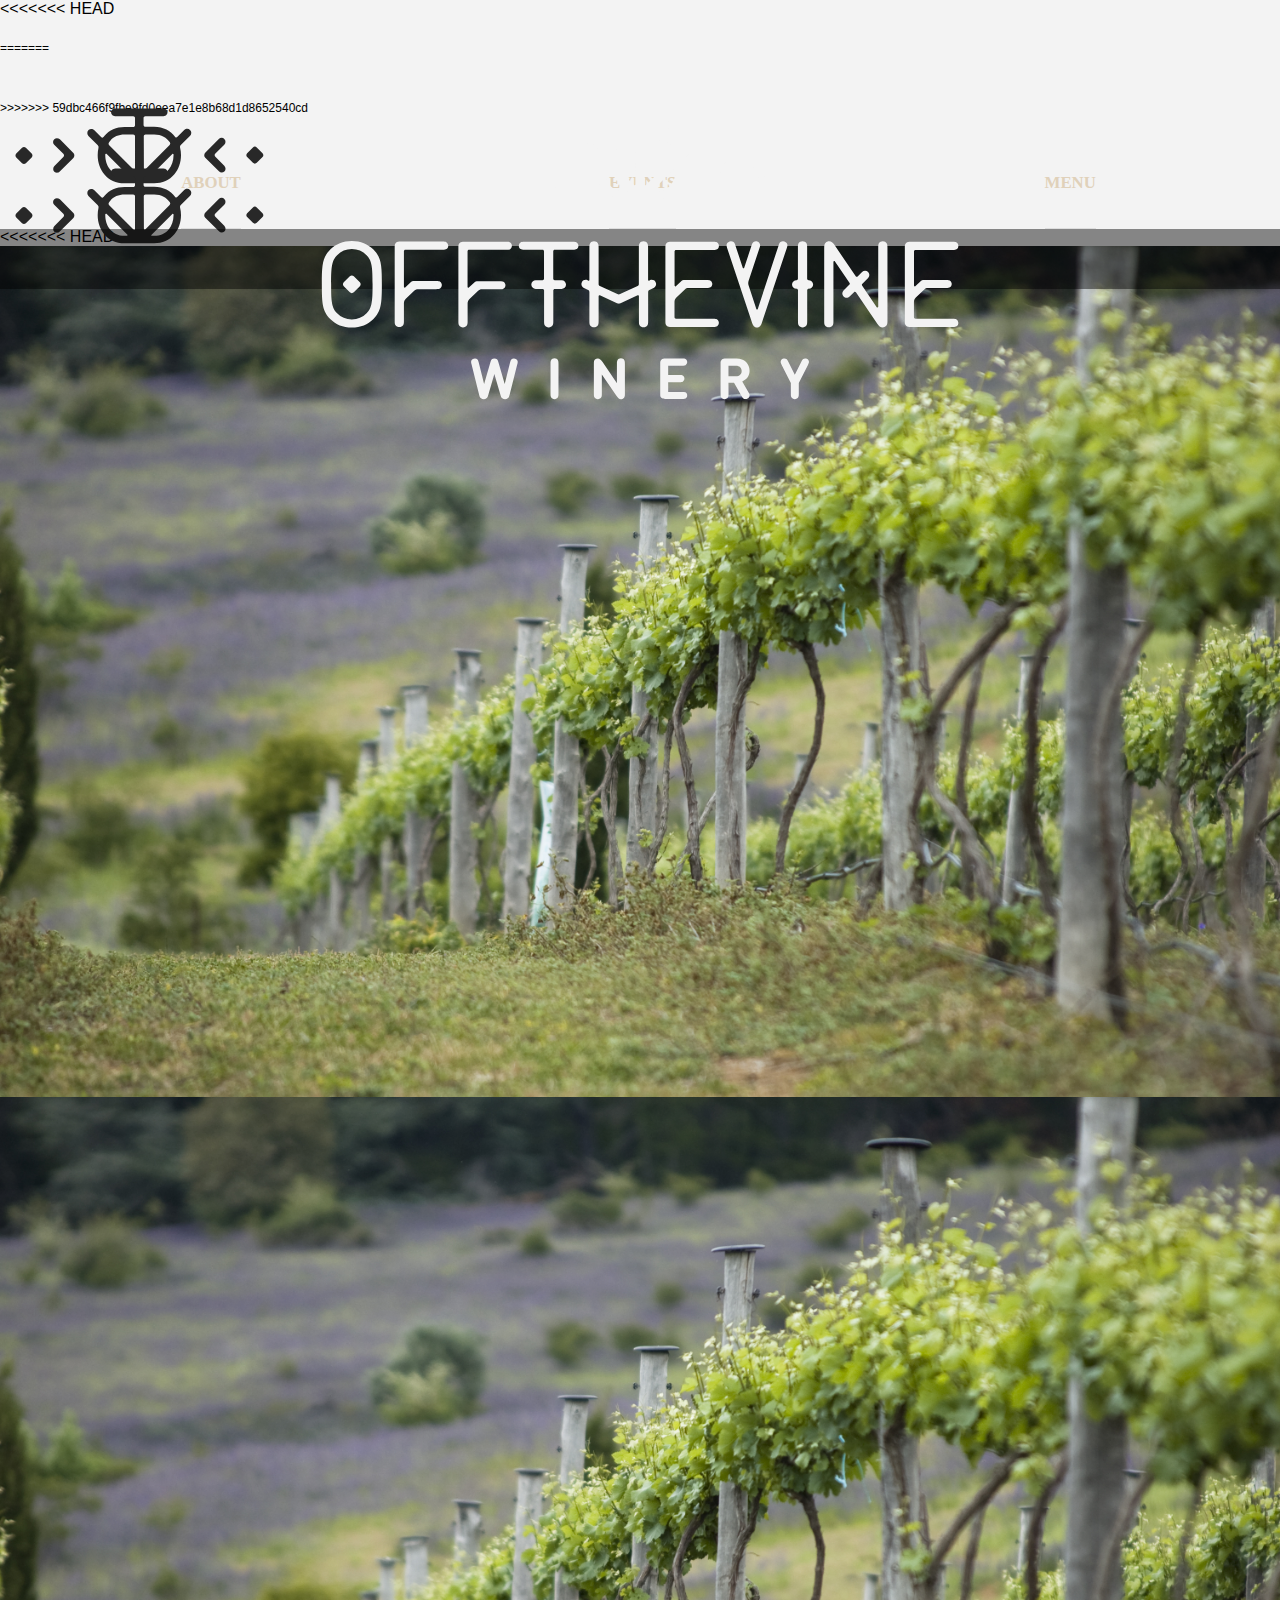
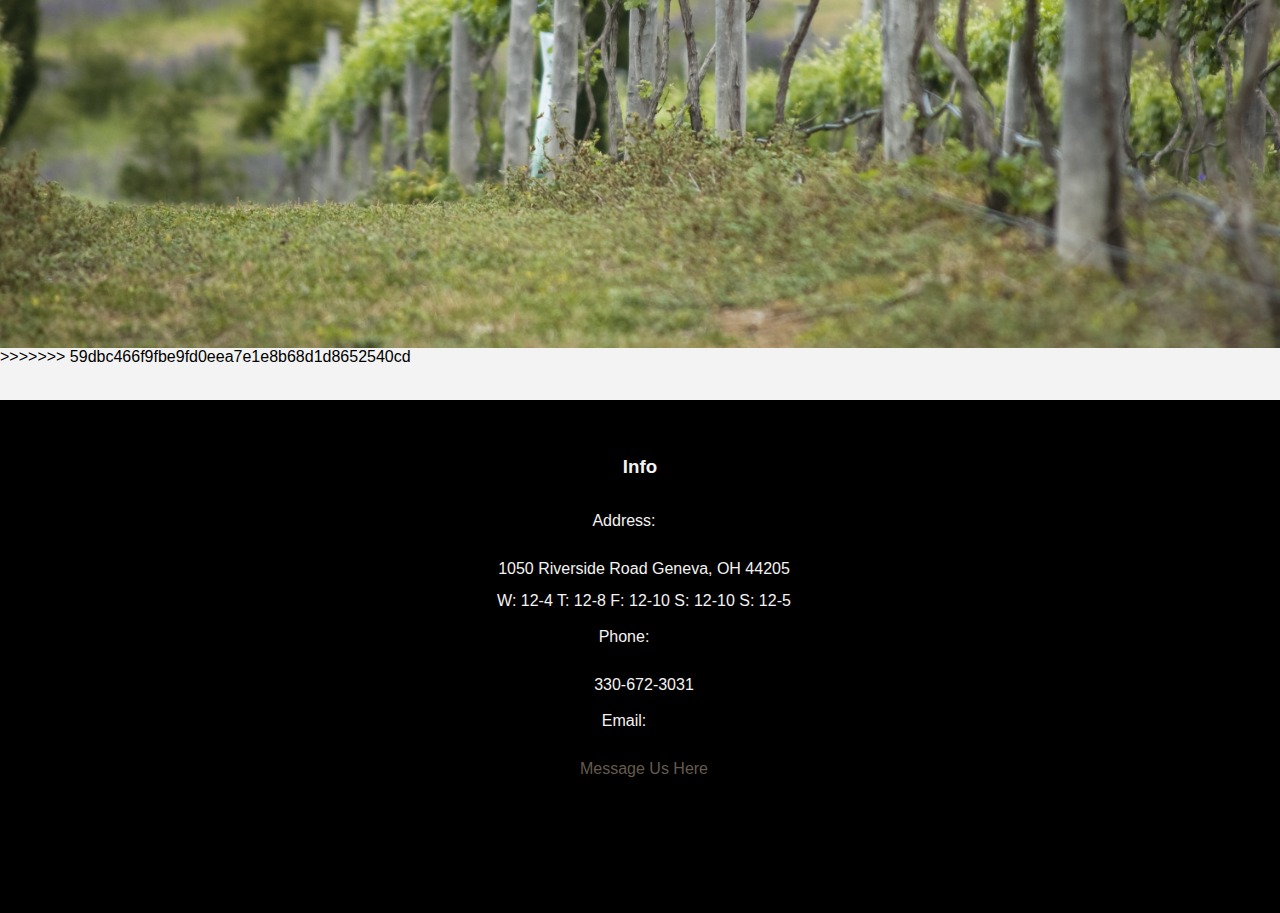
==== prototype/index.html @ ea772060 "Merge branch 'master' of https://github.com/KentStateWeb/f2017-3-jason-chris" ====
<html lang="eng">
  <head>
    <body>
    <meta charset="utf-8">
    <link rel="stylesheet" href="style.css">
    <title>Off the Vine Winery</title>
  </head>
<<<<<<< HEAD
      <header role="banner">
      <img class="monogram" src="off-the-vine-monogram.svg"/>
=======
      <header>
      <img class="monogram" src="off-the-vine-monogram.svg" alt="LOGO"/>
>>>>>>> 59dbc466f9fbe9fd0eea7e1e8b68d1d8652540cd
        <!--  <span>HOME : <a href="index.html" target="_blank">Off the
                      Vine Winery</a></span> -->
    <a href="#menu" class="menu-link hamburger">&#9776;</a>

<!--CROSS
  <a class="cross">&#735;</a>-->

  </header>

  <nav role="navigation" class="menu" id="menu" role="navigation">
    <ul>
      <a href="about.html"><li>ABOUT</li></a>
      <a href="events.html"><li>EVENTS</li></a>
      <a href="menu.html"><li>MENU</li></a>
    </ul>
  </nav>

      <!--BOX NOT IN USE  <div class="boxtop"></div>-->

        <!-- NOT IN USE <img class=logo src="off-the-vine.svg"
             alt="Off the Vine Logo"/>-->

     <section class="bottles">
         <div class="bottles__container">
             <div class="bottles__text">
               <img src="off-the-vine.svg"
                    alt="Off the Vine Logo"/>
             </div>
         </div>
     </section>

     <h2>We are a boutique winery featuring handcrafted,
         award-winning wines.</h2>
        <!--<img src="wine-bottle-sizes-4.jpg"
             alt="Wine Bottles"/>-->
      </header>
          <h1></h1>
<<<<<<< HEAD
        <main role="main">
          <figure> <img class=vinepoles src="vine-poles.jpg"
=======
        <main>
          <figure> <img class=vinepoles src="vine-poles.jpg" alt="VINE IMAGE"/>
>>>>>>> 59dbc466f9fbe9fd0eea7e1e8b68d1d8652540cd
               <br><figcaption><br></figcaption>
          </figure>

          <!--<p>Comfortable</p>
          <p>Quality</p>
          <p>Premium Offerings</p>
          <p>Inviting Atmosphere</p>
          <p>Relaxing</p>
          <p>Diverse Selection</p>-->
            <blockquote></blockquote>
            <cite></cite>

      <!--<section class="first-row">
      <div class="box1">

    <nav>///////////////////NOT IN USE////////////////////
      <ul>
        <li><a class=links href="about.html">About</a></li>
        <li><a class=links href="events.html">Events</a></li>
        <li><a class=links href="menu.html">Menu</a></li>
      </ul>
    </nav>
        //////////////////////////////////////////////////
        -->
    </main>
        <footer role="contentinfo"><h3>Info</h2>
          <dl>
            <dt>Address:</dt>
              <dd>1050 Riverside Road Geneva, OH 44205</dd>
            <section class="navigation">
            <div class="box">
              <dd>
                W: 12-4
                T: 12-8
                F: 12-10
                S: 12-10
                S: 12-5
              </dd>
            <dt>Phone:</dt>
              <dd>330-672-3031</dd>
            <dt>Email:</dt>
              <dd><a href class= "email" ="info@onthevinevinyards.com">Message Us Here</a></dd>
         </dl><footer>
        <script src="https://ajax.googleapis.com/ajax/libs/jquery/2.2.2/jquery.min.js"></script>
      <script src="script.js"></script>
  </body>
</html>
---- prototype/style.css ----
body {
  /*max-width: 1000px;*/

  font-family: 'Trade Gothic', Arial, sans-serif;
  background-color: #f3f3f3;
  margin: 0 auto;
}

figure {
  margin: 0;
}

.monogram {
  max-width: 20%;
  display: flex;
  padding-left: 1em;
  padding-bottom: 10em;
  position: absolute;
}

.logo {
  max-width: 35%;
  align-content: center;
  padding: 5em;
}

/*.boxtop {
  width: 3000px;
  height: 100px;
  background: #655B4F;
  max-width: 100%;
}*/

img {
  max-width: 100%;
  align: center;
}

h1 {
  /*max-width: 1000px;*/
  padding: .5em;
  font-family: 'Charter', cursive, serif;
  text-align: center;
  font-size: 4em;
  font-weight: bold;
  color: #E0D1BA;
}

.rule {
  align: center;
  padding-top: 1em;
}

h2 {
  /*max-width: 1000px;*/
<<<<<<< HEAD
  padding: 3em;
  font-family: 'Baskerville', serif;
  font-size: 1.4em;
  text-align: center;
  color: #655B4F;
  font-style: italic;
  line-height: 1.5em;
=======
  margin: 0 auto;
  padding-top: 1em;
  padding-left: 1em;
  padding-right: 1em;
  font-family: 'Charter', serif;
  font-size: 2.5em;
  text-align: center;
  color: #655B4F;
  font-style: italic;
  line-height: 1.1em;
  /*border-top: 8px solid #655B4F;
  display: inline-block;
  width: 20%;
  margin: 0 10% 0 10%;*/
>>>>>>> 59dbc466f9fbe9fd0eea7e1e8b68d1d8652540cd
}

p {
  font-family: 'Trade Gothic LT';
  text-decoration: none;
}

/*footer {
  font-family: 'Trade Gothic LT', sans-serif;
  background-color: black;
  padding: 1em;
  color: #f3f3f3;
  text-align: center;
}
*/

h3 {
  font-family: 'Trade Gothic LT', sans-serif;
}

li {
  /padding: .3em;
  font-family: 'Baskerville', serif;
  font-size: 1.4em;
  text-align: center;
  font-weight: bold;
  text-decoration: none;
  list-style: none;
  color: #E0D1BA;
}

.email {
  text-decoration: none;
  color: #655B4F;
}

.email:hover, .email:focus {
  color: #E0D1BA;
}

.vinepoles {
  display: flex;
  max-width: 100%;
}

.links:hover, .links:focus {
      text-decoration: none;
      color: #E0D1BA;
}

.links {
      text-decoration: none;
      color: #655B4F;
}

.bottles {
<<<<<<< HEAD
    height: 90vh;
=======
    height: 55vh;
>>>>>>> 59dbc466f9fbe9fd0eea7e1e8b68d1d8652540cd
    background-image: url(wine-bottle-sizes-4.jpg);
    background-repeat: no-repeat;
    background-size: cover;
    position: relative;
}

.bottles__container {
    display: flex;
    align-items: center;
    justify-content: center;
    height: 100%;
    position: relative;
}

.bottles__text {
    max-width: 50%;
    width: 100%;
    z-index: 100;

    /*z-index: 100;
    padding: 1em;
    color: #f3f3f3;
    font-family: "Baskerville", Arial, sans-serif;
    font-size: 1em;
    text-align: center;*/
}

/* All this does is add a 50% black background on top of the image */
.bottles:after {
    position: absolute;
    height: 100%;
    width: 100%;
    background-color: rgba(0,0,0,.45);
    top: 0;
    left: 0;
    display: block;
    content: "";
}

@media screen and (min-width: 800px) {

  nav ul {
    display: flex;
    justify-content: space-around;
    padding: 0;
  }
}

/* HAMBURGER */
body{
	margin:0;
	width:100%;
	height:100vh;
  	background:;
	-webkit-font-smoothing: antialiased;
	-moz-osx-font-smoothing: grayscale;
}
header{
	width:100%;
	background:;
	height:60px;
	line-height:60px;
	border-bottom:0em solid #282828;
}
.hamburger{
  background:none;
  position:absolute;
  top:0;
  right:0;
  line-height:45px;
  padding:5px 15px 0px 15px;
  color:#282828;
  border:0;
  font-size:1.4em;
  font-weight:bold;
  cursor:pointer;
  outline:none;
  z-index:10000000000000;
}
/*.cross{
  background:none;
  position:absolute;
  top:0px;
  right:0;
  padding:7px 15px 0px 15px;
  color:#999;
  border:0;
  font-size:3em;
  line-height:65px;
  font-weight:bold;
  cursor:pointer;
  outline:none;
  z-index:10000000000000;*/
}
.menu{z-index:1000000; font-weight:bold; font-size:0.8em; width:100%; background:#f1f1f1;  position:absolute; text-align:center; font-size:12px;}
.menu ul {margin: 0; padding: 0; list-style-type: none; list-style-image: none;}
.menu li {display: block;   padding:15px 0 15px 0; border-bottom:#dddddd 1px solid;}
.menu li:hover, .menu li:focus{display: block;    background:#ffffff; padding:15px 0 15px 0; border-bottom:#dddddd 1px solid;}
.menu ul li a { text-decoration:none;  margin: 0px; color:#666;}
.menu ul li a:hover, .menu ul li a:focus {  color: #655B4F; text-decoration:none;}
.menu a{text-decoration:none; color:#655B4F;}
.menu a:hover, .menu a:focus{text-decoration:none; color:#655B4F;}

.glyphicon-home{
  color:white;
  font-size:1.5em;
  margin-top:5px;
  margin:0 auto;
}
header{display:inline-block; font-size:12px;}
a{color:#336699;}

/* NAVIGATION CODE */

nav[role=navigation] {
           clear: both;
           -webkit-transition: all 0.3s ease-out;
           -moz-transition: all 0.3s ease-out;
           -ms-transition: all 0.3s ease-out;
           -o-transition: all 0.3s ease-out;
           transition: all 0.3s ease-out;
       }
       .js nav[role=navigation] {
           overflow: hidden;
           max-height: 0;
       }
       nav[role=navigation].active {
           max-height: 15em;
       }
       nav[role=navigation] ul {
           margin: 0;
           padding: 0;
           border-top: 1px solid #808080;
       }
       nav[role=navigation] li a {
           display: block;
           padding: 0.8em;
           border-bottom: 1px solid #808080;
       }

       @media screen and (min-width:800px) {
           a.menu-link {
              display: none;
           }
           .js nav[role=navigation] {
               max-height: none;
           }
           nav[role=navigation] ul {
               margin: 0 0 0 -0.25em;
               border: 0;
           }

           nav[role=navigation]  li {
               display: inline-block;
               margin: 0 0.25em;
           }
           nav[role=navigation] li a {
               border: 0;
           }
       }
/* NAVIGATION CODE */

/* JS CODE */






/* JASON's CSS for the Menu Page*/

h4{
  font-family: 'Charter', sans-serif;
  font-weight: bold;
  letter-spacing: .05em;
  text-transform: uppercase;
  font-size: 2.5em;
  color: #655B4F;
  padding: .25em;
  padding-left: .5em;
  margin: .5em;
}

.line{
  font-size: 2.5em;
  color: #655B4F;
  margin-top: -60px;
  padding-left: 1em;
}

/*.color{
  background: #E0D1BA;
}*/

h5{
  font-family: 'Charter', 'Baskerville', sans-serif;
  font-size: 1.65em;
  font-weight: bold;
  max-width: 100%;
  color: #993434;
  margin: 0 auto;
  padding: 1.45em;
  padding-bottom: .5em;
}

table{
  padding-left: 2em;
  padding-right: 2em;
  color: #655B4F;
  /*border-spacing: 2em;
  */
}

td{
  padding-bottom: 1em;
  padding-right: 10px;
}

dl{
  margin: 0 auto;
  padding-bottom: 2em;
  padding-right: 2em;
}

dt{
  padding: .25em;
  padding-bottom: 1em;
}

/* Dish Names Begins */

span{
  font-family: 'Baskerville', cursive-serif;
  font-weight: bold;
  font-style: italic;
  font-size: 1.2em;
}

/* Dish Names Closed */

footer {
  font-family: 'Trade Gothic LT', sans-serif;
  background-color: black;
  padding: 2em;
  color: #f3f3f3;
  text-align: center;
  line-height: 2em;
}

.footer-subhead{
  font-weight: bold;
  color:#f3f3f3;
}

/* Hamburger BEGINS*/

a.menu-link {
        float: right;
            display: block;
            padding: 1em;
        }
        nav[role=navigation] {
            clear: both;
            -webkit-transition: all 0.3s ease-out;
            -moz-transition: all 0.3s ease-out;
            -ms-transition: all 0.3s ease-out;
            -o-transition: all 0.3s ease-out;
            transition: all 0.3s ease-out;
        }
        .js nav[role=navigation] {
            overflow: hidden;
            max-height: 0;
        }
        nav[role=navigation].active {
            max-height: 15em;
        }
        nav[role=navigation] ul {
            margin: 0;
            padding: 0;
            border-top: 1px solid #808080;
        }
        nav[role=navigation] li a {
            display: block;
            padding: 0.8em;
            border-bottom: 1px solid #808080;
        }

        @media screen and (min-width:800px) {
            a.menu-link {
               display: none;
            }
            .js nav[role=navigation] {
                max-height: none;
            }
            nav[role=navigation] ul {
                margin: 0 0 0 -0.25em;
                border: 0;
            }

            nav[role=navigation]  li {
                display: inline-block;
                margin: 0 0.25em;
            }
            nav[role=navigation] li a {
                border: 0;
            }
        }

/* Hamburger  ENDS*/




/*
   medium gray: #ebe6e0
   dark gray: #282828
   off white: #f3f3f3
   light brown: #E0D1BA
   dark brown: #655B4F
*/



/* div, section, main, aside, header, footer {
  border: 1px solid lightgray;
  padding: .5em;
  margin-bottom: 1em;
}
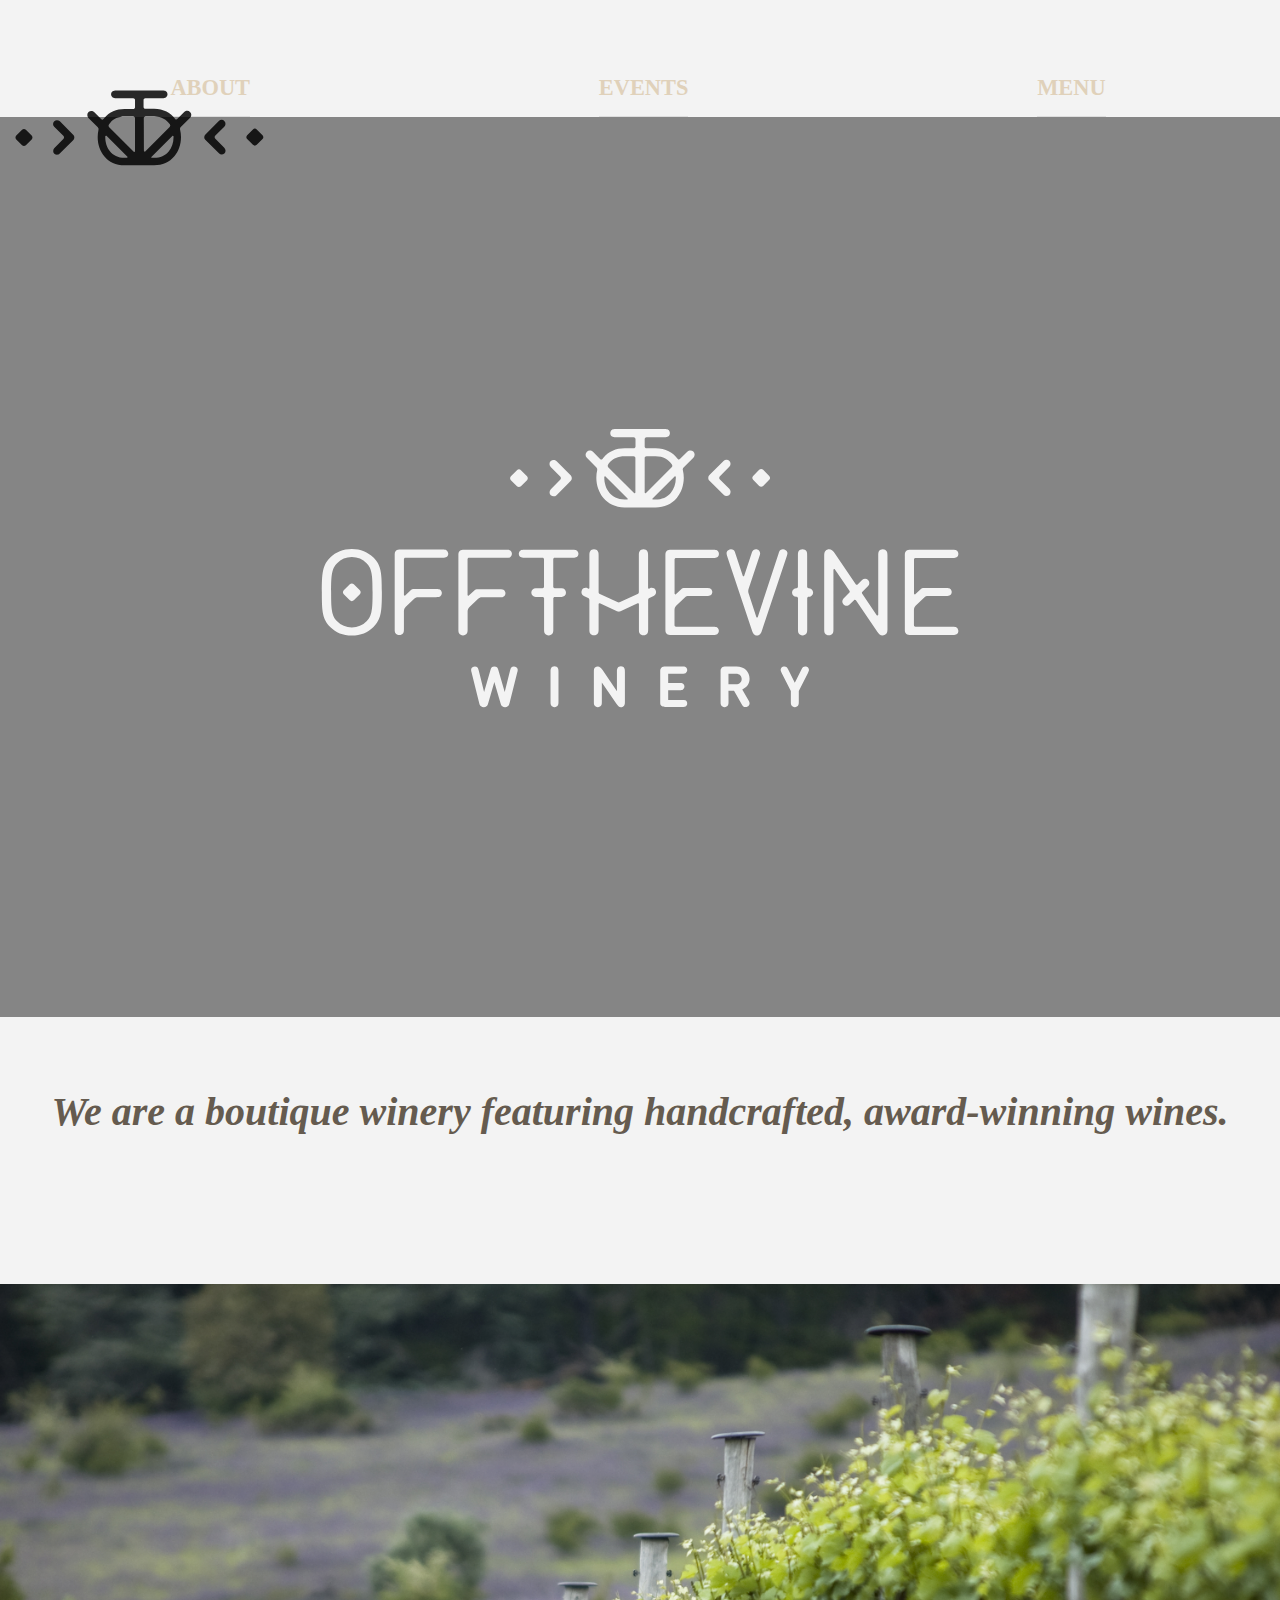
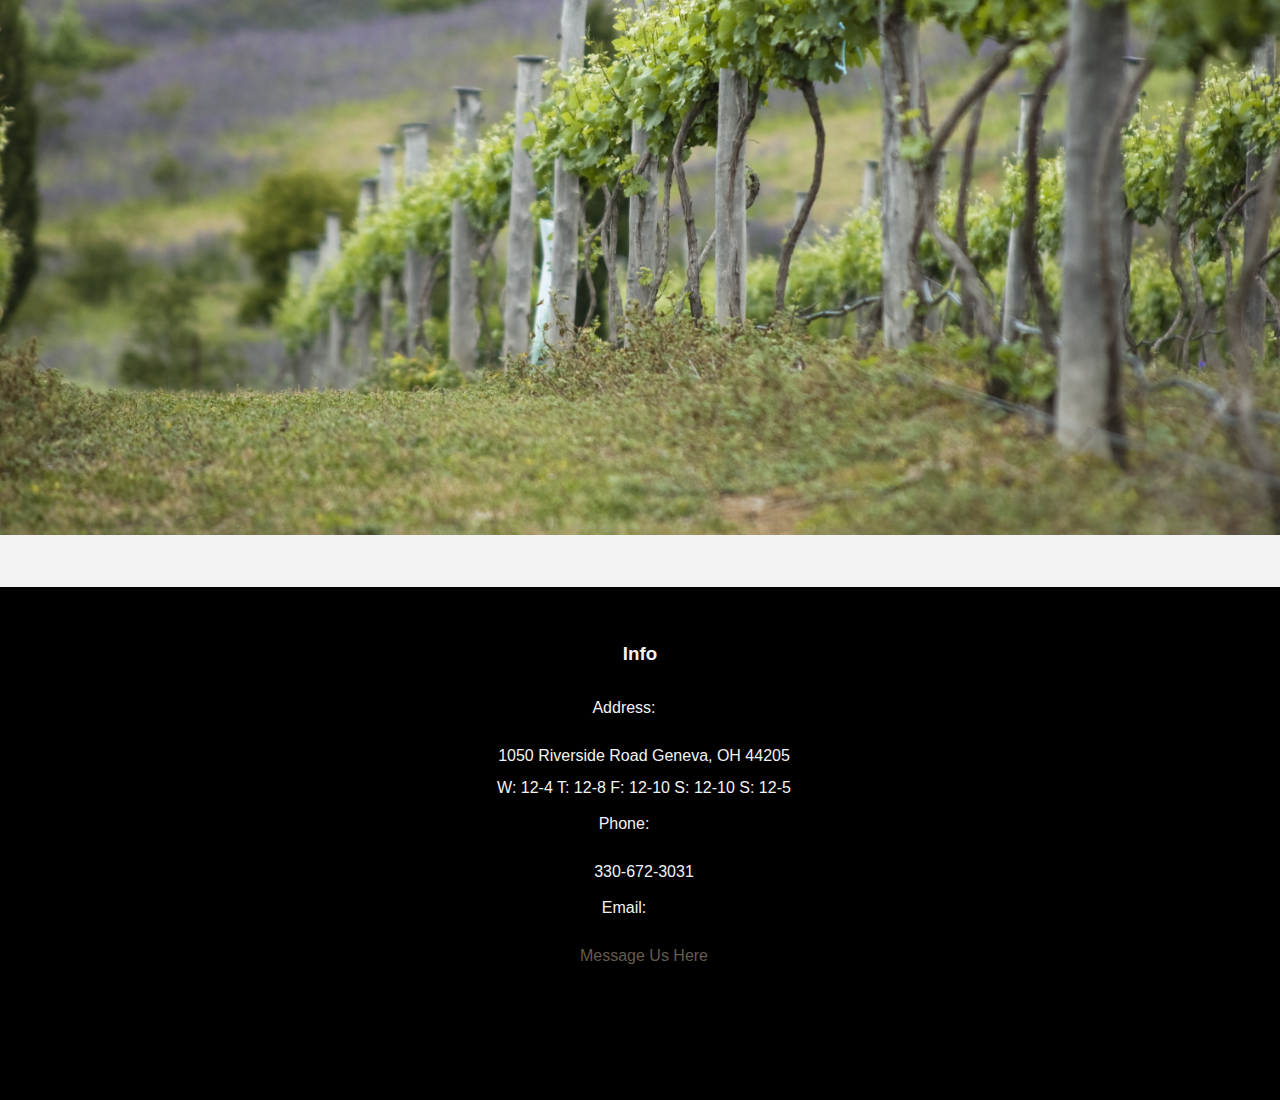
==== commit ee9796b9: "Glitch" ====
--- a/prototype/index.html
+++ b/prototype/index.html
@@ -5,13 +5,8 @@
     <link rel="stylesheet" href="style.css">
     <title>Off the Vine Winery</title>
   </head>
-<<<<<<< HEAD
-      <header role="banner">
-      <img class="monogram" src="off-the-vine-monogram.svg"/>
-=======
       <header>
       <img class="monogram" src="off-the-vine-monogram.svg" alt="LOGO"/>
->>>>>>> 59dbc466f9fbe9fd0eea7e1e8b68d1d8652540cd
         <!--  <span>HOME : <a href="index.html" target="_blank">Off the
                       Vine Winery</a></span> -->
     <a href="#menu" class="menu-link hamburger">&#9776;</a>
@@ -21,7 +16,7 @@
 
   </header>
 
-  <nav role="navigation" class="menu" id="menu" role="navigation">
+  <nav class="menu" id="menu" role="navigation">
     <ul>
       <a href="about.html"><li>ABOUT</li></a>
       <a href="events.html"><li>EVENTS</li></a>
@@ -49,13 +44,8 @@
              alt="Wine Bottles"/>-->
       </header>
           <h1></h1>
-<<<<<<< HEAD
-        <main role="main">
-          <figure> <img class=vinepoles src="vine-poles.jpg"
-=======
         <main>
           <figure> <img class=vinepoles src="vine-poles.jpg" alt="VINE IMAGE"/>
->>>>>>> 59dbc466f9fbe9fd0eea7e1e8b68d1d8652540cd
                <br><figcaption><br></figcaption>
           </figure>
 
@@ -81,7 +71,7 @@
         //////////////////////////////////////////////////
         -->
     </main>
-        <footer role="contentinfo"><h3>Info</h2>
+        <footer><h3>Info</h2>
           <dl>
             <dt>Address:</dt>
               <dd>1050 Riverside Road Geneva, OH 44205</dd>
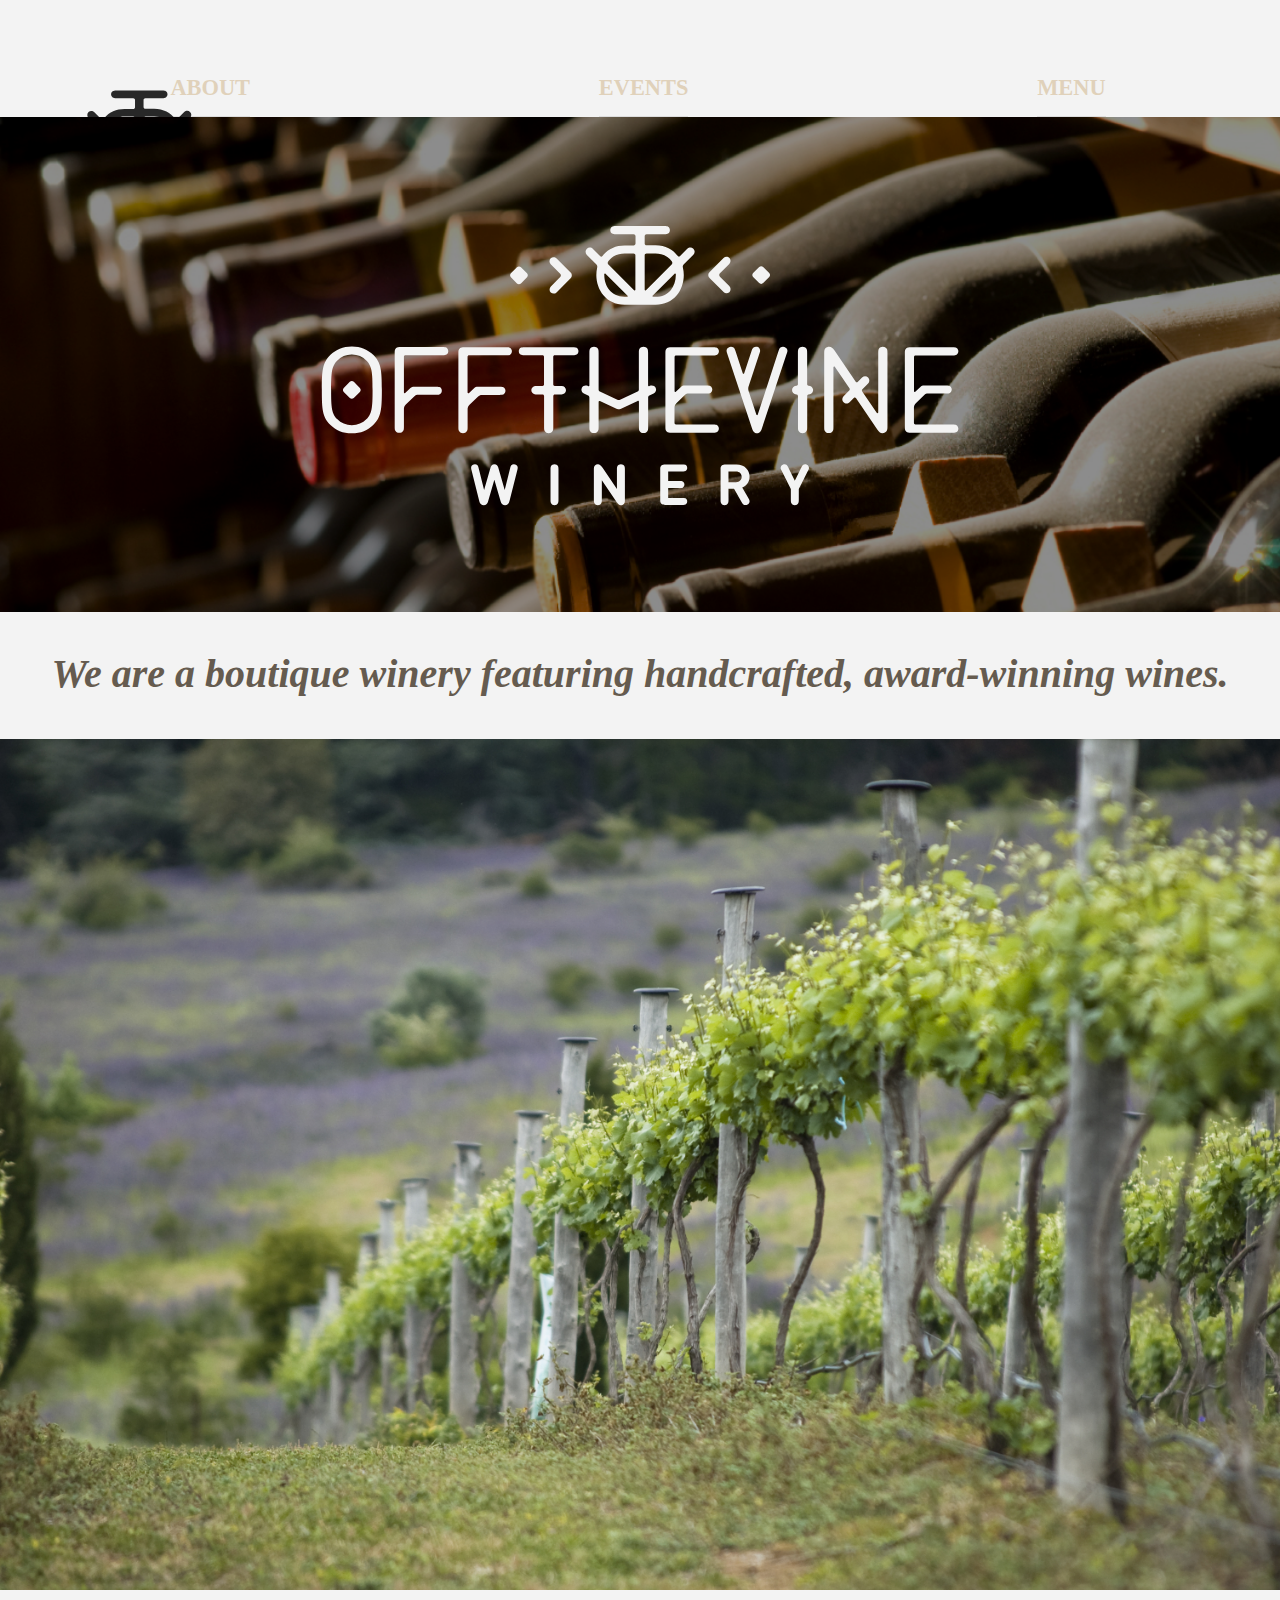
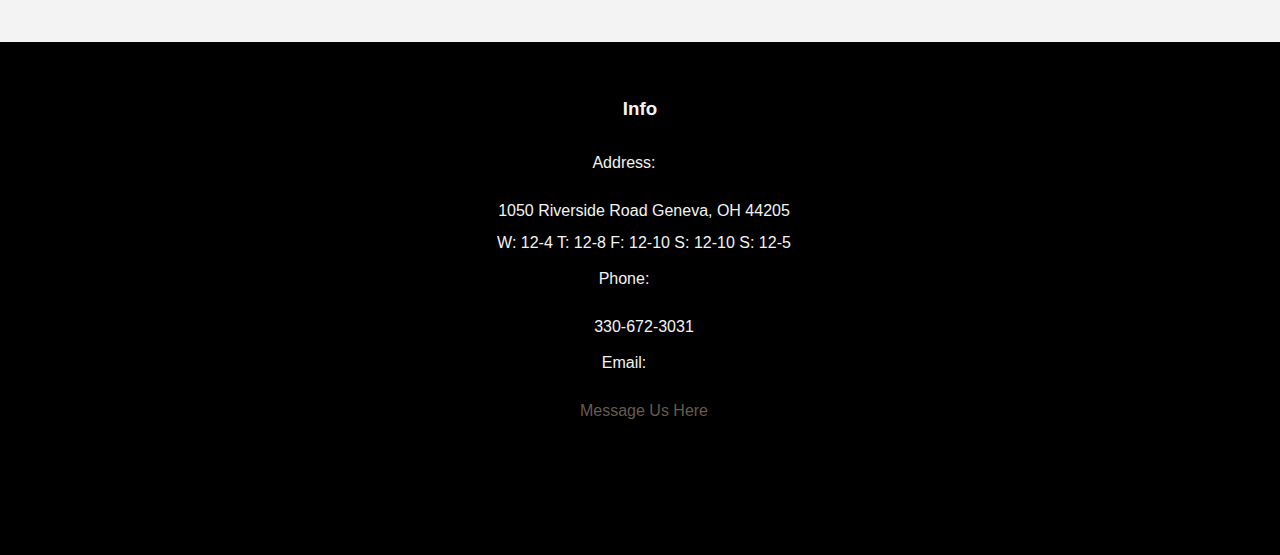
==== commit 6e64a19e: "NO ENGLISH" ====
--- a/prototype/index.html
+++ b/prototype/index.html
@@ -1,4 +1,4 @@
-<html lang="eng">
+<html>
   <head>
     <body>
     <meta charset="utf-8">
--- a/prototype/style.css
+++ b/prototype/style.css
@@ -38,7 +38,6 @@
 
 h1 {
   /*max-width: 1000px;*/
-  padding: .5em;
   font-family: 'Charter', cursive, serif;
   text-align: center;
   font-size: 4em;
@@ -53,15 +52,6 @@
 
 h2 {
   /*max-width: 1000px;*/
-<<<<<<< HEAD
-  padding: 3em;
-  font-family: 'Baskerville', serif;
-  font-size: 1.4em;
-  text-align: center;
-  color: #655B4F;
-  font-style: italic;
-  line-height: 1.5em;
-=======
   margin: 0 auto;
   padding-top: 1em;
   padding-left: 1em;
@@ -76,7 +66,6 @@
   display: inline-block;
   width: 20%;
   margin: 0 10% 0 10%;*/
->>>>>>> 59dbc466f9fbe9fd0eea7e1e8b68d1d8652540cd
 }
 
 p {
@@ -133,11 +122,7 @@
 }
 
 .bottles {
-<<<<<<< HEAD
-    height: 90vh;
-=======
     height: 55vh;
->>>>>>> 59dbc466f9fbe9fd0eea7e1e8b68d1d8652540cd
     background-image: url(wine-bottle-sizes-4.jpg);
     background-repeat: no-repeat;
     background-size: cover;
@@ -248,6 +233,11 @@
   margin:0 auto;
 }
 header{display:inline-block; font-size:12px;}
+<<<<<<< HEAD
+=======
+/* /////GLYPHICON SPAN/////
+span{padding-left:20px;}*/
+>>>>>>> 20aa67765d52cca43df21627eb161060ca38e5e0
 a{color:#336699;}
 
 /* NAVIGATION CODE */
@@ -307,53 +297,26 @@
 
 
 
-/* JASON's CSS for the Menu Page*/
+/* ++++++++++++++ JASON's CSS for the Menu Page +++++++++++++++ */
 
 h4{
+  font-family: 'Charter', cursive, serif;
+  font-size: 2.5em;
+  color: #E0D1BA;
+  padding-left: 1em;
+  background: black;
+  margin-bottom: .75em;
+}
+
+h5{
+  margin: 0 auto;
   font-family: 'Charter', sans-serif;
+  font-size: 1.75em;
+  font-style: italic;
+  max-width: 100%;
+  padding-left: 1.5em;
+  color: black;
   font-weight: bold;
-  letter-spacing: .05em;
-  text-transform: uppercase;
-  font-size: 2.5em;
-  color: #655B4F;
-  padding: .25em;
-  padding-left: .5em;
-  margin: .5em;
-}
-
-.line{
-  font-size: 2.5em;
-  color: #655B4F;
-  margin-top: -60px;
-  padding-left: 1em;
-}
-
-/*.color{
-  background: #E0D1BA;
-}*/
-
-h5{
-  font-family: 'Charter', 'Baskerville', sans-serif;
-  font-size: 1.65em;
-  font-weight: bold;
-  max-width: 100%;
-  color: #993434;
-  margin: 0 auto;
-  padding: 1.45em;
-  padding-bottom: .5em;
-}
-
-table{
-  padding-left: 2em;
-  padding-right: 2em;
-  color: #655B4F;
-  /*border-spacing: 2em;
-  */
-}
-
-td{
-  padding-bottom: 1em;
-  padding-right: 10px;
 }
 
 dl{
@@ -367,13 +330,17 @@
   padding-bottom: 1em;
 }
 
+tr{
+  text-align: center;
+}
+
 /* Dish Names Begins */
 
 span{
   font-family: 'Baskerville', cursive-serif;
   font-weight: bold;
   font-style: italic;
-  font-size: 1.2em;
+  font-size: 1.1em;
 }
 
 /* Dish Names Closed */
@@ -453,10 +420,10 @@
 
 /*
    medium gray: #ebe6e0
-   dark gray: #282828
    off white: #f3f3f3
    light brown: #E0D1BA
    dark brown: #655B4F
+   dark gray: #282828
 */
 
 
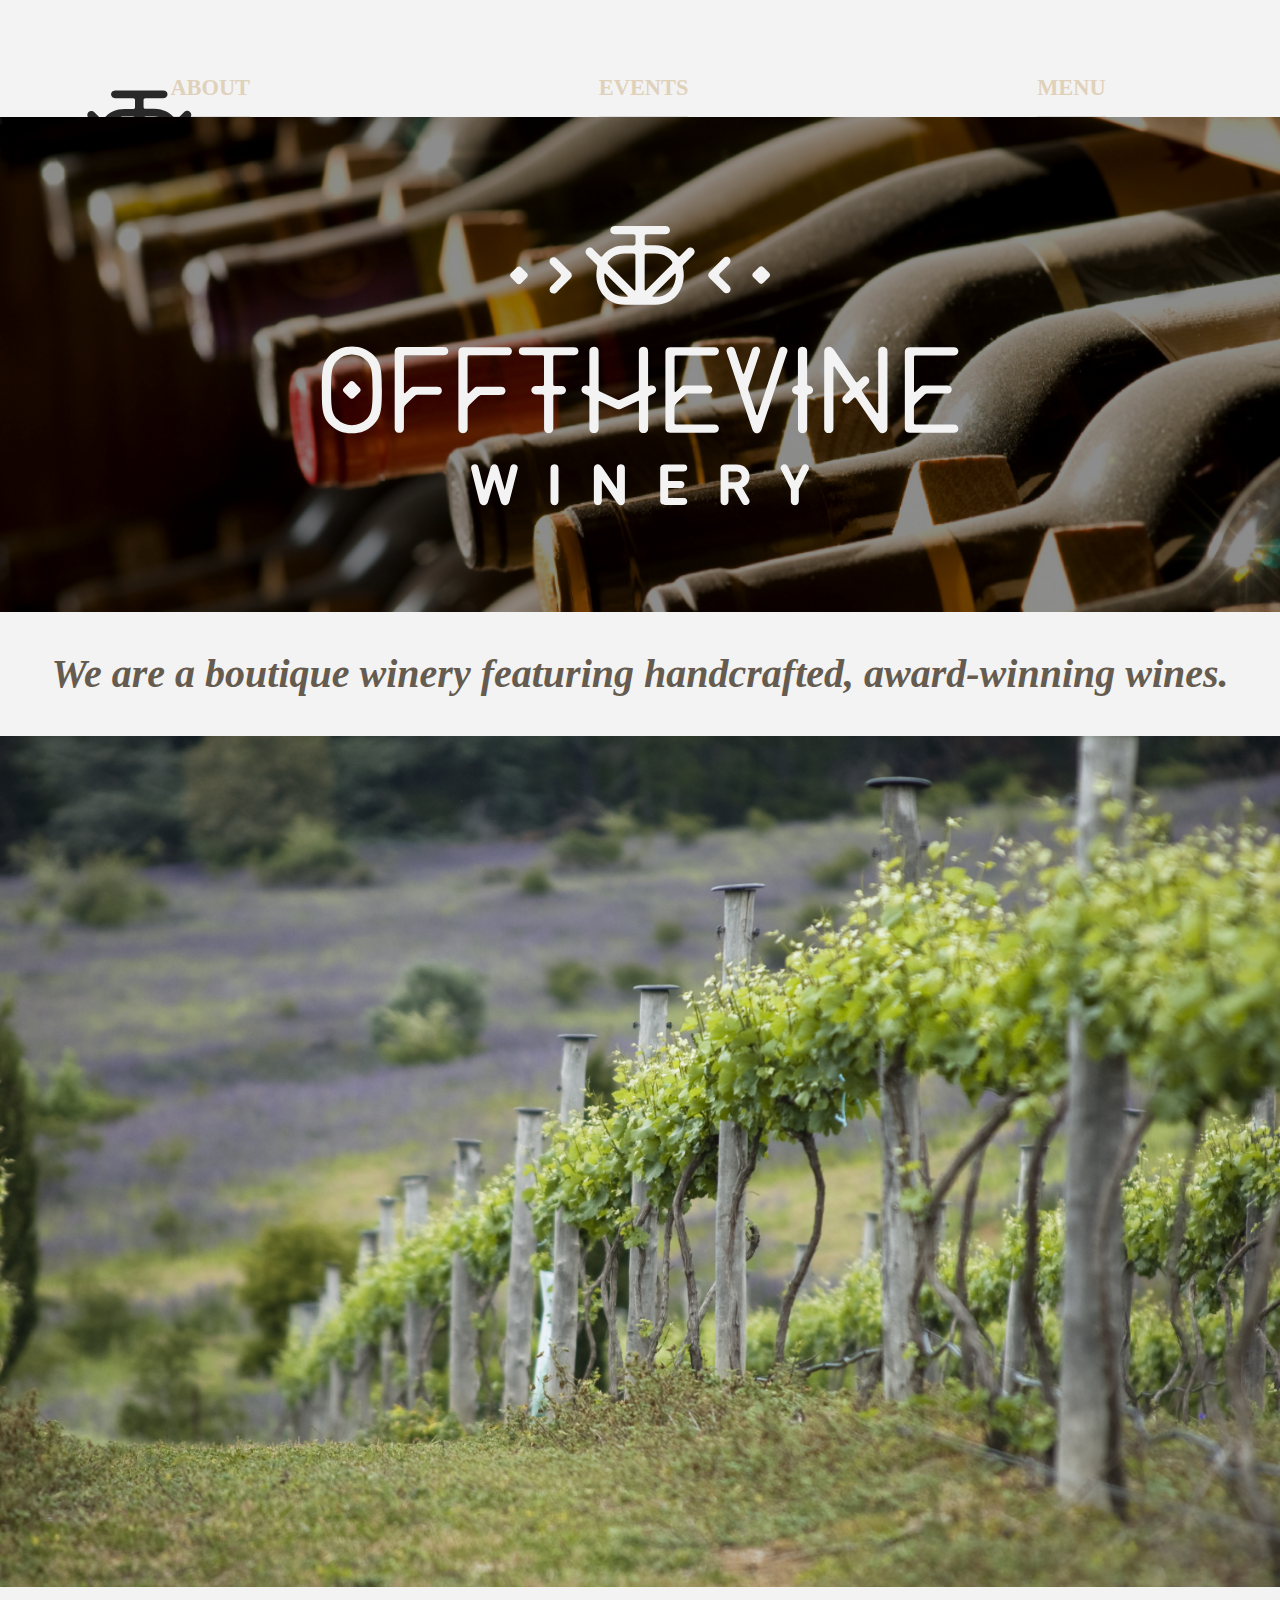
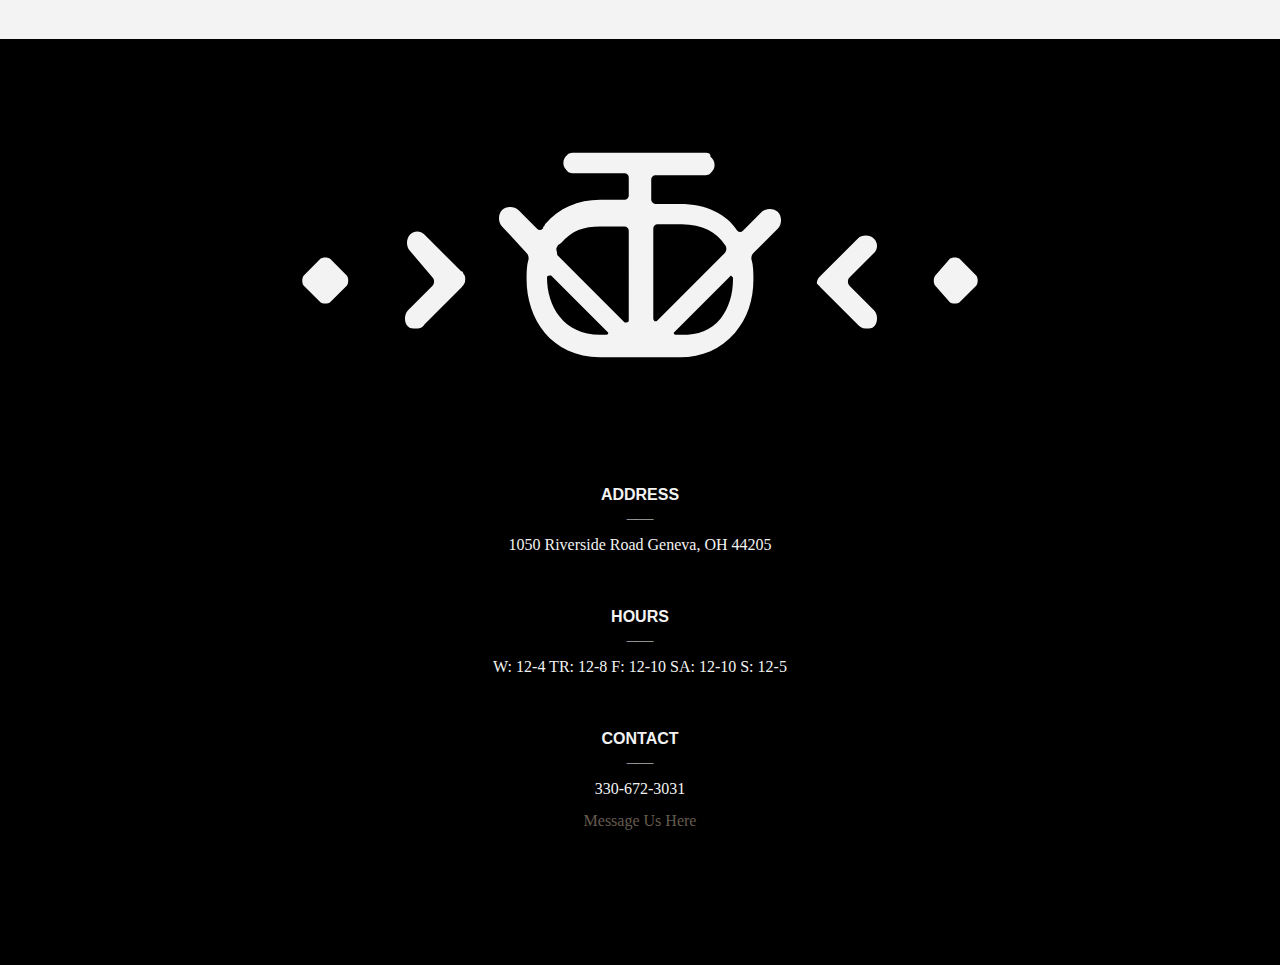
==== commit 4655d7b2: "The Ultimate Work-Up" ====
--- a/prototype/index.html
+++ b/prototype/index.html
@@ -23,12 +23,6 @@
       <a href="menu.html"><li>MENU</li></a>
     </ul>
   </nav>
-
-      <!--BOX NOT IN USE  <div class="boxtop"></div>-->
-
-        <!-- NOT IN USE <img class=logo src="off-the-vine.svg"
-             alt="Off the Vine Logo"/>-->
-
      <section class="bottles">
          <div class="bottles__container">
              <div class="bottles__text">
@@ -38,55 +32,36 @@
          </div>
      </section>
 
-     <h2>We are a boutique winery featuring handcrafted,
+     <h2 class="blockquote">We are a boutique winery featuring handcrafted,
          award-winning wines.</h2>
-        <!--<img src="wine-bottle-sizes-4.jpg"
-             alt="Wine Bottles"/>-->
       </header>
-          <h1></h1>
         <main>
           <figure> <img class=vinepoles src="vine-poles.jpg" alt="VINE IMAGE"/>
                <br><figcaption><br></figcaption>
           </figure>
-
-          <!--<p>Comfortable</p>
-          <p>Quality</p>
-          <p>Premium Offerings</p>
-          <p>Inviting Atmosphere</p>
-          <p>Relaxing</p>
-          <p>Diverse Selection</p>-->
             <blockquote></blockquote>
             <cite></cite>
-
-      <!--<section class="first-row">
-      <div class="box1">
-
-    <nav>///////////////////NOT IN USE////////////////////
-      <ul>
-        <li><a class=links href="about.html">About</a></li>
-        <li><a class=links href="events.html">Events</a></li>
-        <li><a class=links href="menu.html">Menu</a></li>
-      </ul>
-    </nav>
-        //////////////////////////////////////////////////
-        -->
     </main>
-        <footer><h3>Info</h2>
+        <footer>
+          <img class="footer-monogram" src="footer-monogram.svg" alt="LOGO"/>
           <dl>
-            <dt>Address:</dt>
+            <dt class="footer-h1">Address</dt>
+              <div class="footer-line">___</div>
               <dd>1050 Riverside Road Geneva, OH 44205</dd>
             <section class="navigation">
             <div class="box">
+              <dt class="footer-h1">Hours</dt>
+                <div class="footer-line">___</div>
               <dd>
                 W: 12-4
-                T: 12-8
+                TR: 12-8
                 F: 12-10
-                S: 12-10
+                SA: 12-10
                 S: 12-5
               </dd>
-            <dt>Phone:</dt>
+            <dt class="footer-h1">Contact</dt>
+              <div class="footer-line">___</div>
               <dd>330-672-3031</dd>
-            <dt>Email:</dt>
               <dd><a href class= "email" ="info@onthevinevinyards.com">Message Us Here</a></dd>
          </dl><footer>
         <script src="https://ajax.googleapis.com/ajax/libs/jquery/2.2.2/jquery.min.js"></script>
--- a/prototype/style.css
+++ b/prototype/style.css
@@ -1,7 +1,7 @@
 body {
   /*max-width: 1000px;*/
 
-  font-family: 'Trade Gothic', Arial, sans-serif;
+  font-family: 'Trade Gothic LT Std', Arial, sans-serif;
   background-color: #f3f3f3;
   margin: 0 auto;
 }
@@ -50,7 +50,7 @@
   padding-top: 1em;
 }
 
-h2 {
+.blockquote {
   /*max-width: 1000px;*/
   margin: 0 auto;
   padding-top: 1em;
@@ -62,6 +62,7 @@
   color: #655B4F;
   font-style: italic;
   line-height: 1.1em;
+  padding-bottom: 1em;
   /*border-top: 8px solid #655B4F;
   display: inline-block;
   width: 20%;
@@ -322,12 +323,20 @@
 dl{
   margin: 0 auto;
   padding-bottom: 2em;
-  padding-right: 2em;
+}
+
+dd {
+  margin: 0 auto;
+  font-family: 'Charter';
 }
 
 dt{
   padding: .25em;
   padding-bottom: 1em;
+  font-family: 'Trade Gothic LT Std','Futura',sans-serif,;
+  font-weight: bold;
+  text-transform: uppercase;
+  padding-top: 2.5em;
 }
 
 tr{
@@ -357,6 +366,16 @@
 .footer-subhead{
   font-weight: bold;
   color:#f3f3f3;
+}
+
+.footer-line {
+  font-weight: bold;
+  margin-top: -30px;
+}
+
+.footer-monogram {
+  margin: 0 auto;
+  align: center;
 }
 
 /* Hamburger BEGINS*/
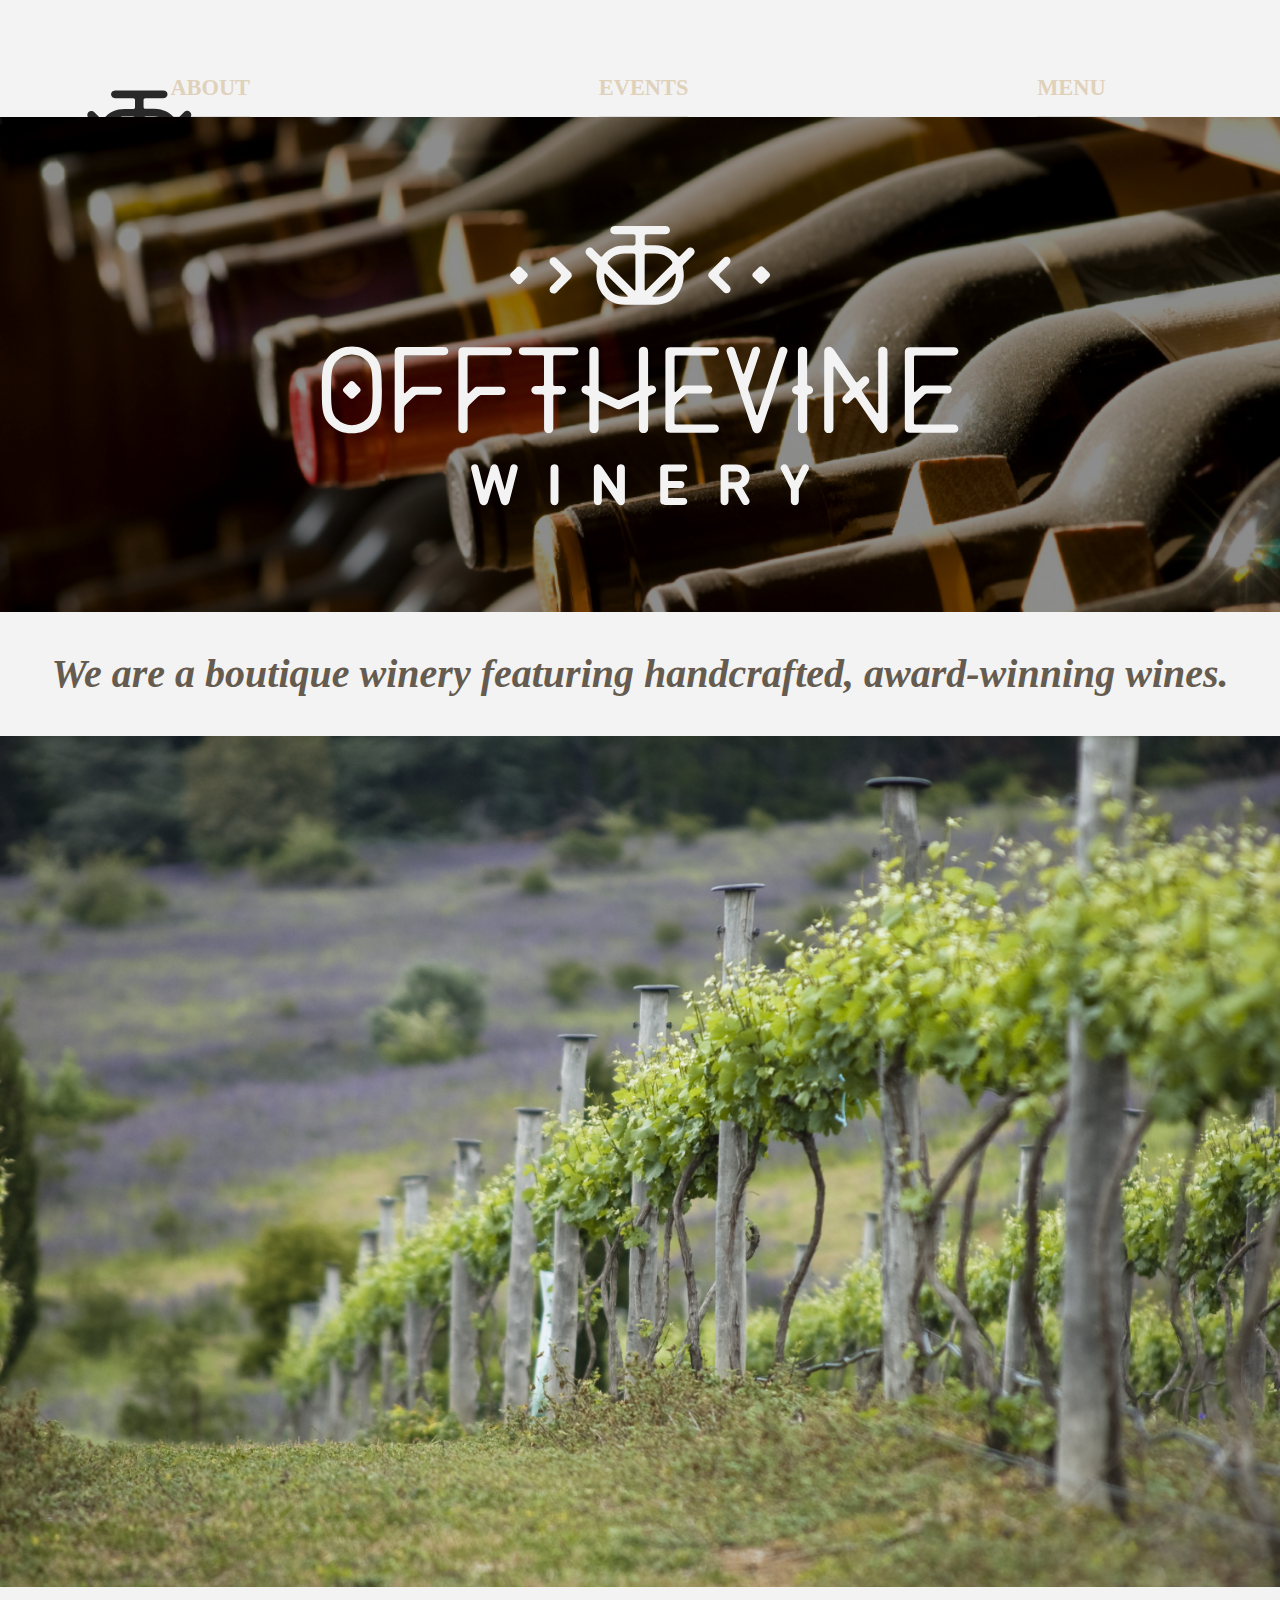
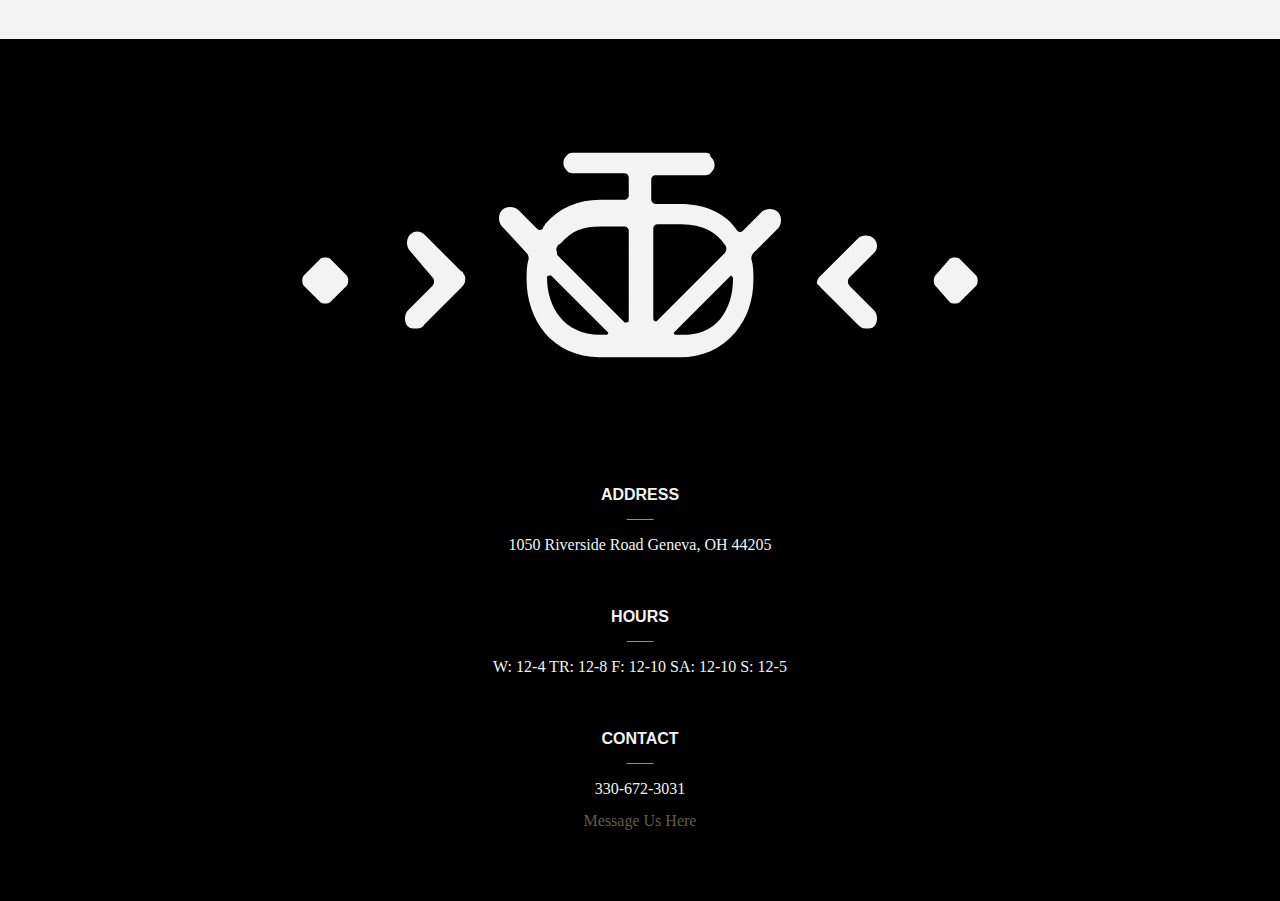
==== commit 4ae74608: "Updated Menu CSS & HMTL" ====
--- a/prototype/index.html
+++ b/prototype/index.html
@@ -63,7 +63,7 @@
               <div class="footer-line">___</div>
               <dd>330-672-3031</dd>
               <dd><a href class= "email" ="info@onthevinevinyards.com">Message Us Here</a></dd>
-         </dl><footer>
+         </dl></footer>
         <script src="https://ajax.googleapis.com/ajax/libs/jquery/2.2.2/jquery.min.js"></script>
       <script src="script.js"></script>
   </body>
--- a/prototype/style.css
+++ b/prototype/style.css
@@ -1,6 +1,4 @@
 body {
-  /*max-width: 1000px;*/
-
   font-family: 'Trade Gothic LT Std', Arial, sans-serif;
   background-color: #f3f3f3;
   margin: 0 auto;
@@ -24,25 +22,45 @@
   padding: 5em;
 }
 
-/*.boxtop {
-  width: 3000px;
-  height: 100px;
-  background: #655B4F;
-  max-width: 100%;
-}*/
-
 img {
   max-width: 100%;
   align: center;
 }
 
-h1 {
-  /*max-width: 1000px;*/
+h1{
   font-family: 'Charter', cursive, serif;
-  text-align: center;
-  font-size: 4em;
-  font-weight: bold;
+  font-family: 'Charter', sans-serif;
+  font-weight: bold;
+  letter-spacing: .05em;
+  text-transform: uppercase;
+  font-size: 2.5em;
   color: #E0D1BA;
+  color: #655B4F;
+  padding: .25em;
+  padding-left: .5em;
+  margin: .5em;
+}
+
+h2{
+  margin: 0 auto;
+  font-family: 'Charter', sans-serif;
+  font-size: 1.75em;
+  font-style: italic;
+  max-width: 100%;
+  padding-left: 1.5em;
+  color: black;
+  font-family: 'Charter', 'Baskerville', sans-serif;
+  font-size: 1.65em;
+  font-weight: bold;
+  max-width: 100%;
+  color: #993434;
+  margin: 0 auto;
+  padding: 1.45em;
+  padding-bottom: .5em;
+  padding-top: .4em;
+}
+
+p {
 }
 
 .rule {
@@ -51,7 +69,6 @@
 }
 
 .blockquote {
-  /*max-width: 1000px;*/
   margin: 0 auto;
   padding-top: 1em;
   padding-left: 1em;
@@ -63,29 +80,57 @@
   font-style: italic;
   line-height: 1.1em;
   padding-bottom: 1em;
-  /*border-top: 8px solid #655B4F;
-  display: inline-block;
-  width: 20%;
-  margin: 0 10% 0 10%;*/
-}
-
-p {
-  font-family: 'Trade Gothic LT';
-  text-decoration: none;
-}
-
-/*footer {
-  font-family: 'Trade Gothic LT', sans-serif;
-  background-color: black;
-  padding: 1em;
-  color: #f3f3f3;
-  text-align: center;
-}
-*/
-
-h3 {
-  font-family: 'Trade Gothic LT', sans-serif;
-}
+}
+
+.line{
+  font-size: 2.5em;
+  color: #655B4F;
+  margin-top: -60px;
+  padding-left: 1em;
+  margin-bottom: .75em;
+  font-weight: bold;
+}
+
+table{
+  padding-left: 2em;
+  padding-right: 2em;
+  color: #655B4F;
+}
+
+td{
+  padding-bottom: 1em;
+  padding-right: 10px;
+}
+
+dt{
+  padding: .25em;
+  padding-bottom: 1em;
+  font-family: 'Trade Gothic LT Std', 'Futura', sans-serif;
+  font-weight: bold;
+  text-transform: uppercase;
+  padding-top: 2.5em;
+}
+
+dl{
+  margin: 0 auto;
+  padding-bottom: 2em;
+}
+
+dd{
+  margin: 0 auto;
+  font-family: 'Charter';
+}
+
+/* Appetizers Names BEGINS */
+
+span{
+  font-family: 'Baskerville', cursive-serif;
+  font-weight: bold;
+  font-style: italic;
+  font-size: 1.2em;
+}
+
+/* Appetizers Names ENDS */
 
 li {
   /padding: .3em;
@@ -172,7 +217,31 @@
   }
 }
 
-/* HAMBURGER */
+footer {
+  font-family: 'Trade Gothic LT', sans-serif;
+  background-color: black;
+  padding: 2em;
+  color: #f3f3f3;
+  text-align: center;
+  line-height: 2em;
+}
+
+.footer-subhead{
+  font-weight: bold;
+  color:#f3f3f3;
+}
+
+.footer-line {
+  font-weight: bold;
+  margin-top: -30px;
+}
+
+.footer-monogram {
+  margin: 0 auto;
+  align: center;
+}
+
+/* HAMBURGER BEGINS */
 body{
 	margin:0;
 	width:100%;
@@ -241,7 +310,7 @@
 >>>>>>> 20aa67765d52cca43df21627eb161060ca38e5e0
 a{color:#336699;}
 
-/* NAVIGATION CODE */
+/* NAVIGATION CODE BEGINS */
 
 nav[role=navigation] {
            clear: both;
@@ -289,94 +358,8 @@
                border: 0;
            }
        }
-/* NAVIGATION CODE */
-
-/* JS CODE */
-
-
-
-
-
-
-/* ++++++++++++++ JASON's CSS for the Menu Page +++++++++++++++ */
-
-h4{
-  font-family: 'Charter', cursive, serif;
-  font-size: 2.5em;
-  color: #E0D1BA;
-  padding-left: 1em;
-  background: black;
-  margin-bottom: .75em;
-}
-
-h5{
-  margin: 0 auto;
-  font-family: 'Charter', sans-serif;
-  font-size: 1.75em;
-  font-style: italic;
-  max-width: 100%;
-  padding-left: 1.5em;
-  color: black;
-  font-weight: bold;
-}
-
-dl{
-  margin: 0 auto;
-  padding-bottom: 2em;
-}
-
-dd {
-  margin: 0 auto;
-  font-family: 'Charter';
-}
-
-dt{
-  padding: .25em;
-  padding-bottom: 1em;
-  font-family: 'Trade Gothic LT Std','Futura',sans-serif,;
-  font-weight: bold;
-  text-transform: uppercase;
-  padding-top: 2.5em;
-}
-
-tr{
-  text-align: center;
-}
-
-/* Dish Names Begins */
-
-span{
-  font-family: 'Baskerville', cursive-serif;
-  font-weight: bold;
-  font-style: italic;
-  font-size: 1.1em;
-}
-
-/* Dish Names Closed */
-
-footer {
-  font-family: 'Trade Gothic LT', sans-serif;
-  background-color: black;
-  padding: 2em;
-  color: #f3f3f3;
-  text-align: center;
-  line-height: 2em;
-}
-
-.footer-subhead{
-  font-weight: bold;
-  color:#f3f3f3;
-}
-
-.footer-line {
-  font-weight: bold;
-  margin-top: -30px;
-}
-
-.footer-monogram {
-  margin: 0 auto;
-  align: center;
-}
+
+/* NAVIGATION CODE ENDS */
 
 /* Hamburger BEGINS*/
 
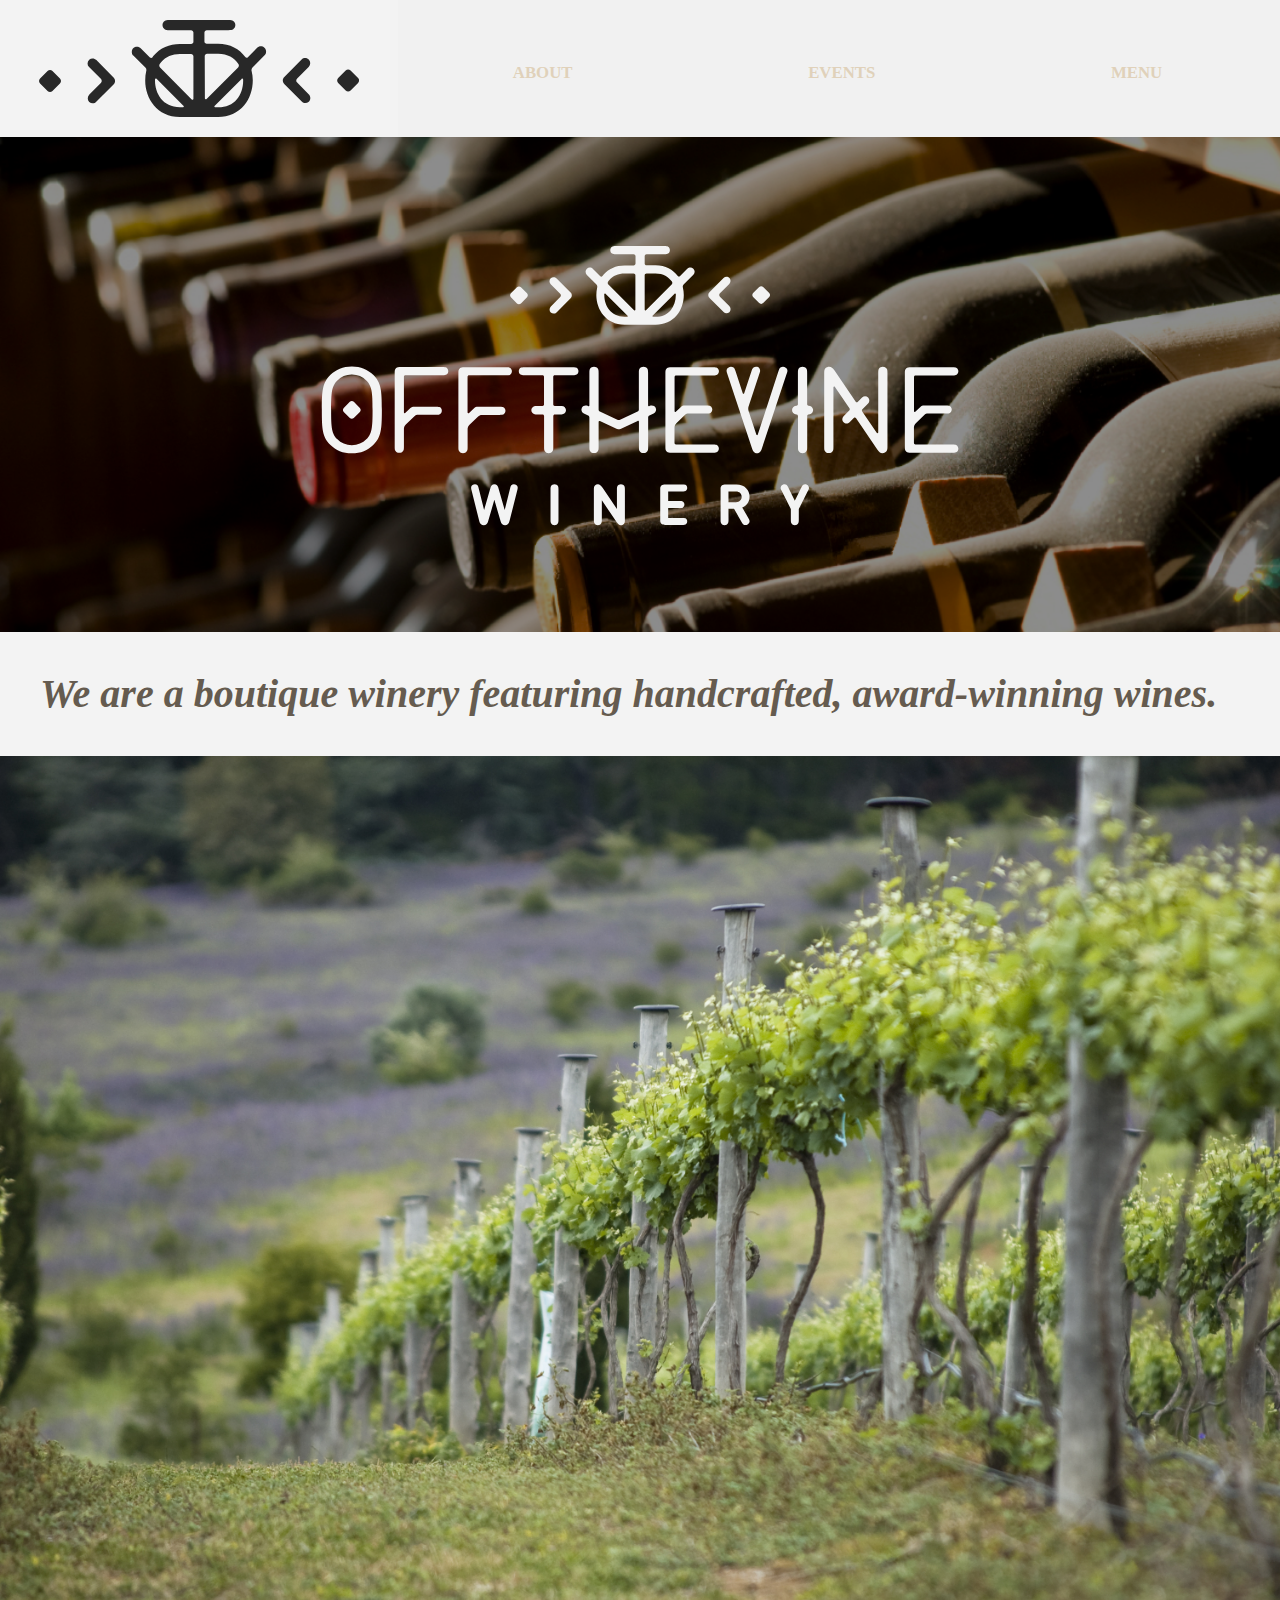
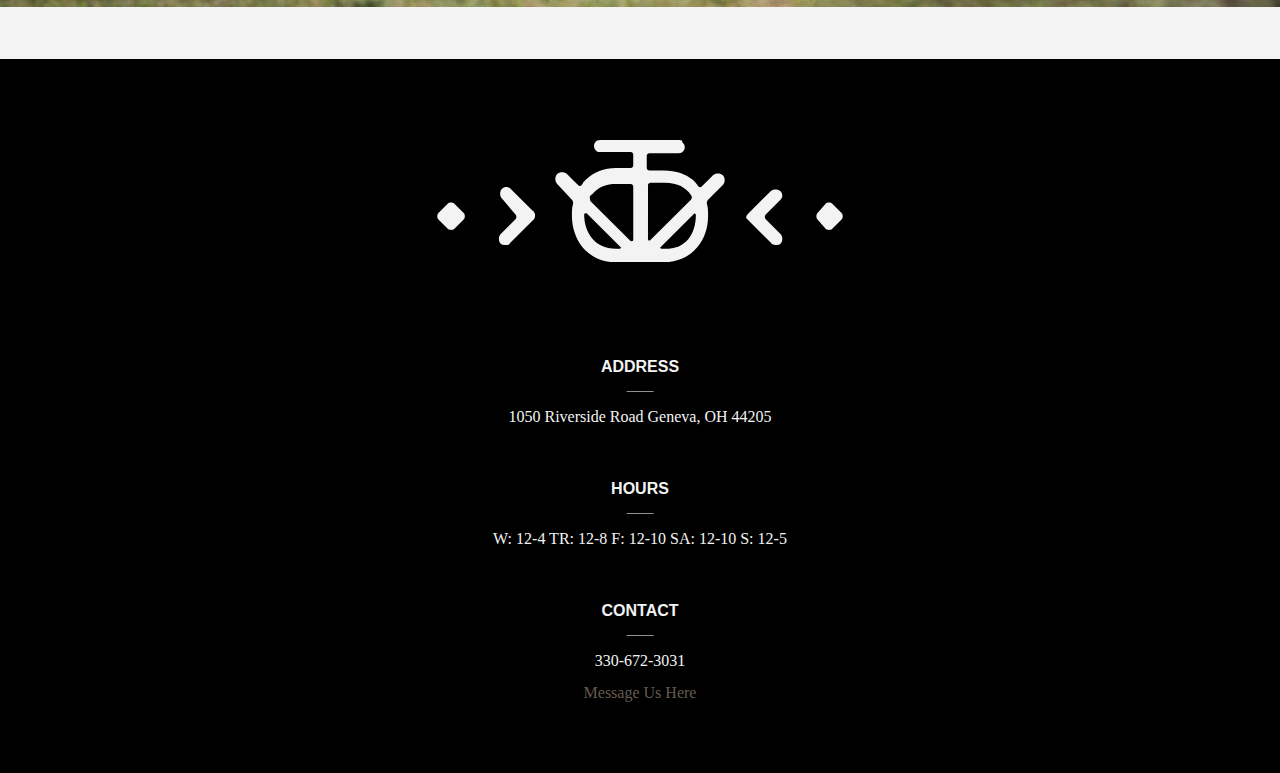
==== commit ecc2fa9c: "Fixed nav mostly" ====
--- a/prototype/index.html
+++ b/prototype/index.html
@@ -14,8 +14,6 @@
 <!--CROSS
   <a class="cross">&#735;</a>-->
 
-  </header>
-
   <nav class="menu" id="menu" role="navigation">
     <ul>
       <a href="about.html"><li>ABOUT</li></a>
@@ -23,6 +21,7 @@
       <a href="menu.html"><li>MENU</li></a>
     </ul>
   </nav>
+ </header>
      <section class="bottles">
          <div class="bottles__container">
              <div class="bottles__text">
--- a/prototype/style.css
+++ b/prototype/style.css
@@ -9,11 +9,12 @@
 }
 
 .monogram {
-  max-width: 20%;
-  display: flex;
+  max-width: 25%;
+  display: inline-block;
   padding-left: 1em;
-  padding-bottom: 10em;
-  position: absolute;
+  padding: 1.5em;
+  padding-top: 20px;
+  padding-bottom: 20px;
 }
 
 .logo {
@@ -39,6 +40,7 @@
   padding: .25em;
   padding-left: .5em;
   margin: .5em;
+  line-height: .9em;
 }
 
 h2{
@@ -56,11 +58,34 @@
   color: #993434;
   margin: 0 auto;
   padding: 1.45em;
-  padding-bottom: .5em;
   padding-top: .4em;
+  border-bottom: .5px;
+  border-bottom-color: #993434;
+  border-bottom-style: dashed;
+
+}
+
+h3 {
+  margin-top: px;
+  padding-bottom: 1em;
+  padding-left: 2.2em;
+  font-family: 'Trade Gothic LT Std', 'Futura', sans-serif;
+  font-weight: bold;
+  text-transform: uppercase;
+  margin-bottom: -32px;
 }
 
 p {
+  font-family: 'Trade Gothic LT Std';
+  margin: auto;
+  padding-left: 2.25em;
+  padding-bottom: 1em;
+  padding-right: 2.25em;
+}
+
+.content{
+  clear: left;
+  padding-top: 1em;
 }
 
 .rule {
@@ -82,6 +107,46 @@
   padding-bottom: 1em;
 }
 
+.blockquote-about {
+  margin: 0 auto;
+  padding-top: 1em;
+  padding-left: 1em;
+  padding-right: 1em;
+  font-family: 'Charter', serif;
+  font-size: 2.5em;
+  text-align: center;
+  color: #f3f3f3;
+  font-style: italic;
+  line-height: 1.1em;
+  padding-bottom: 1em;
+}
+
+.corks-about-page {
+    height: 55vh;
+    background-image: url(wine-stoppers-pc-and-mac-1073571.jpg);
+    background-color: rgba(0,0,0,.45)
+    background-repeat: no-repeat;
+    background-size: cover;
+    position: relative;
+}
+
+.corks-about-page:after {
+    position: absolute;
+    height: 100%;
+    width: 100%;
+    background-color: rgba(0,0,0,.45);
+    top: 0;
+    left: 0;
+    display: block;
+    content: "";
+}
+
+.narrow-img{
+  width: 85%;
+  display: block;
+  margin: 2em;
+}
+
 .line{
   font-size: 2.5em;
   color: #655B4F;
@@ -91,6 +156,45 @@
   font-weight: bold;
 }
 
+@media screen and (min-width: 700px) {
+  about-transition{
+    padding: 5em 1.5em;
+    width: 90%;
+  }
+
+  .narrow-img{
+    max-width: 40%;
+    float: left;
+    margin-bottom: 0;
+  }
+
+  h1, h2{
+    display: flex;
+    padding-left: 0;
+    border-bottom-style: none;
+    padding-top: 30px;
+  }
+
+  .line{
+    display: flex;
+    padding-left: 0;
+  }
+}
+/* @media screen ENDS*/
+
+a {
+  color:#282828;
+}
+
+a:link{
+  text-decoration: none;
+}
+
+a:hover{
+  color: #E0D1BA;
+  text-decoration: none;
+}
+
 table{
   padding-left: 2em;
   padding-right: 2em;
@@ -100,6 +204,7 @@
 td{
   padding-bottom: 1em;
   padding-right: 10px;
+  font-family: 'Trade Gothic LT Std';
 }
 
 dt{
@@ -237,6 +342,7 @@
 }
 
 .footer-monogram {
+  max-width: 60%;
   margin: 0 auto;
   align: center;
 }
@@ -250,13 +356,15 @@
 	-webkit-font-smoothing: antialiased;
 	-moz-osx-font-smoothing: grayscale;
 }
+
 header{
 	width:100%;
-	background:;
-	height:60px;
-	line-height:60px;
 	border-bottom:0em solid #282828;
 }
+
+
+@media screen and (min-width:800px) {
+
 .hamburger{
   background:none;
   position:absolute;
@@ -289,7 +397,7 @@
 }
 .menu{z-index:1000000; font-weight:bold; font-size:0.8em; width:100%; background:#f1f1f1;  position:absolute; text-align:center; font-size:12px;}
 .menu ul {margin: 0; padding: 0; list-style-type: none; list-style-image: none;}
-.menu li {display: block;   padding:15px 0 15px 0; border-bottom:#dddddd 1px solid;}
+.menu li {display: block;   padding:15px 0 15px 0;}
 .menu li:hover, .menu li:focus{display: block;    background:#ffffff; padding:15px 0 15px 0; border-bottom:#dddddd 1px solid;}
 .menu ul li a { text-decoration:none;  margin: 0px; color:#666;}
 .menu ul li a:hover, .menu ul li a:focus {  color: #655B4F; text-decoration:none;}
@@ -302,13 +410,8 @@
   margin-top:5px;
   margin:0 auto;
 }
-header{display:inline-block; font-size:12px;}
-<<<<<<< HEAD
-=======
-/* /////GLYPHICON SPAN/////
-span{padding-left:20px;}*/
->>>>>>> 20aa67765d52cca43df21627eb161060ca38e5e0
-a{color:#336699;}
+header{display:inline-block; font-size:26px;}
+
 
 /* NAVIGATION CODE BEGINS */
 
@@ -339,11 +442,17 @@
        }
 
        @media screen and (min-width:800px) {
+
+         .menu {
+           position: relative;
+         }
+
            a.menu-link {
               display: none;
            }
            .js nav[role=navigation] {
                max-height: none;
+               margin-left: auto;
            }
            nav[role=navigation] ul {
                margin: 0 0 0 -0.25em;
@@ -357,6 +466,10 @@
            nav[role=navigation] li a {
                border: 0;
            }
+
+           header {
+             display: flex;
+           }
        }
 
 /* NAVIGATION CODE ENDS */
@@ -366,7 +479,9 @@
 a.menu-link {
         float: right;
             display: block;
-            padding: 1em;
+            padding: 1.5em;
+            padding-top: 20px;
+            padding-bottom: 20px;
         }
         nav[role=navigation] {
             clear: both;
@@ -400,6 +515,8 @@
             }
             .js nav[role=navigation] {
                 max-height: none;
+                width: 90%;
+                padding-top: 4em;
             }
             nav[role=navigation] ul {
                 margin: 0 0 0 -0.25em;
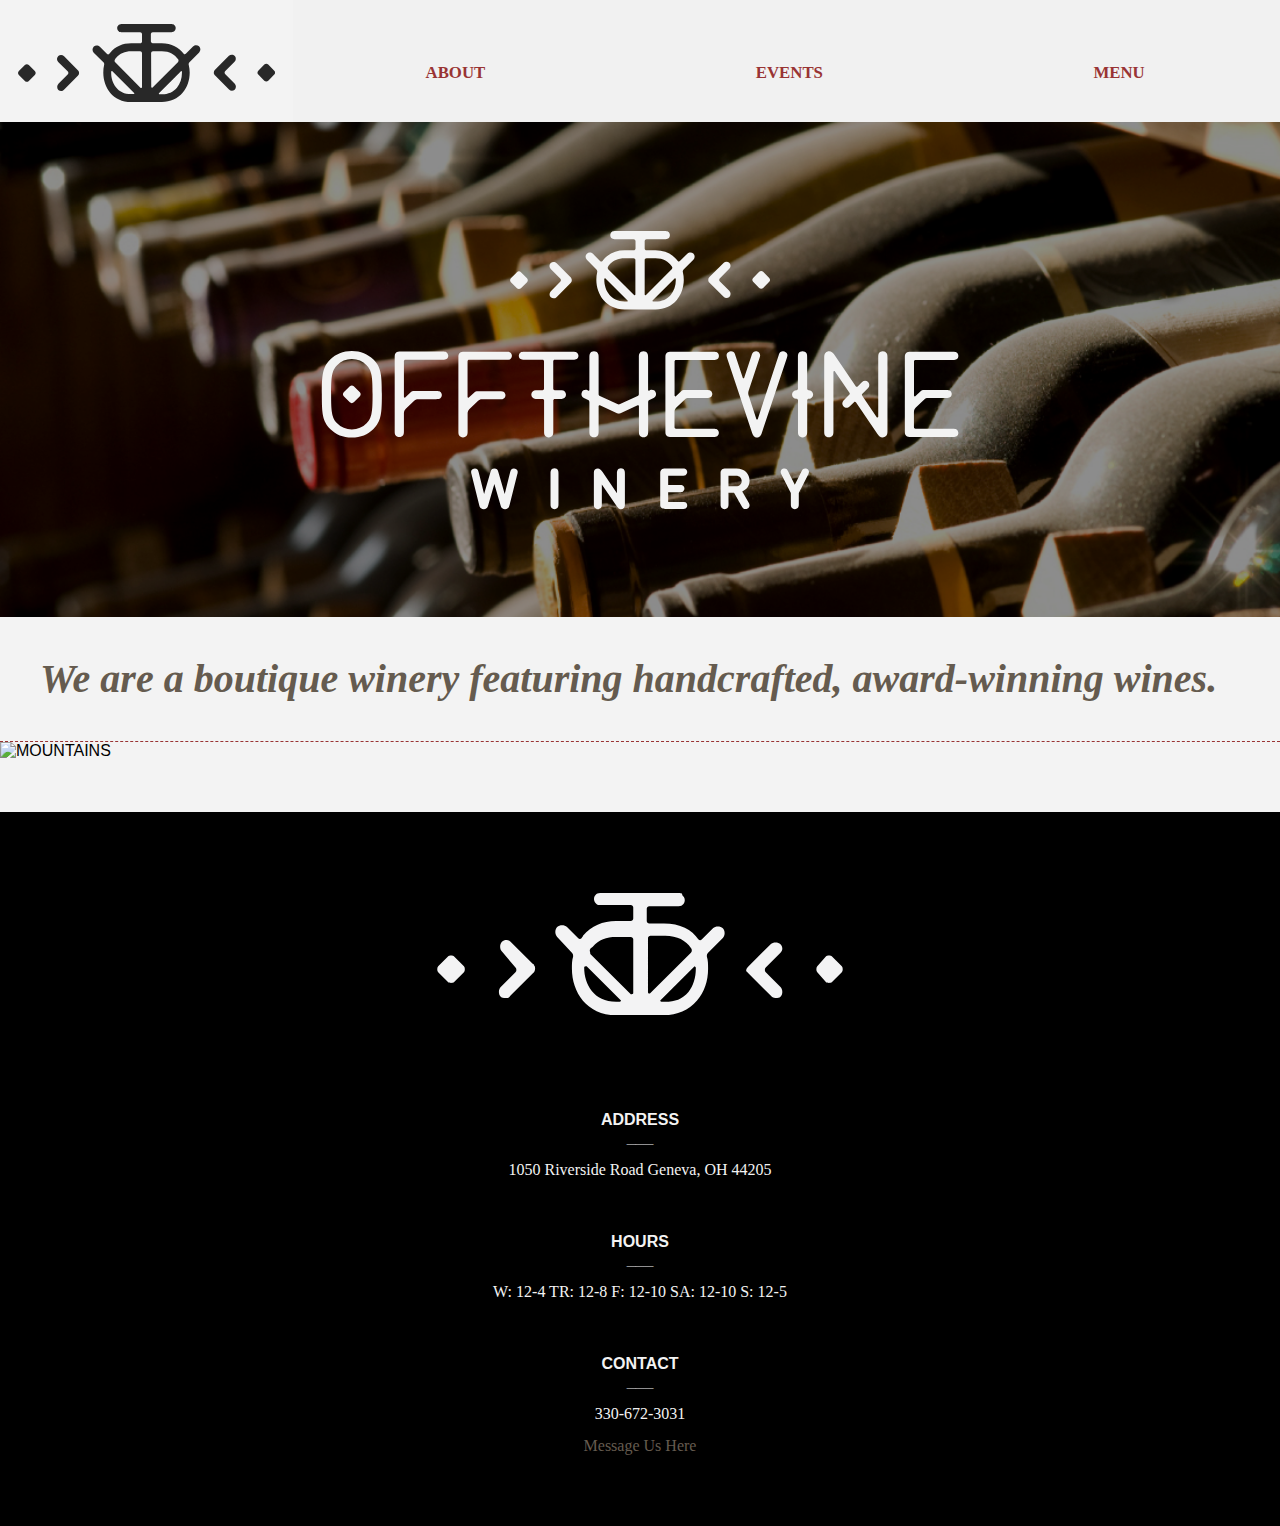
==== commit 62b255dc: "Monogram + Media" ====
--- a/prototype/index.html
+++ b/prototype/index.html
@@ -6,7 +6,8 @@
     <title>Off the Vine Winery</title>
   </head>
       <header>
-      <img class="monogram" src="off-the-vine-monogram.svg" alt="LOGO"/>
+      <a class="monogram" href="index.html"><img  src="off-the-vine-monogram.svg" alt="LOGO"/></a>
+      <!--<img class="monogram" src="off-the-vine-monogram.svg" alt="LOGO"/>-->
         <!--  <span>HOME : <a href="index.html" target="_blank">Off the
                       Vine Winery</a></span> -->
     <a href="#menu" class="menu-link hamburger">&#9776;</a>
@@ -35,14 +36,14 @@
          award-winning wines.</h2>
       </header>
         <main>
-          <figure> <img class=vinepoles src="vine-poles.jpg" alt="VINE IMAGE"/>
+          <figure> <img class=vinepoles src="rowan-heuvel-27563.jpg" alt="MOUNTAINS"/>
                <br><figcaption><br></figcaption>
           </figure>
             <blockquote></blockquote>
             <cite></cite>
     </main>
         <footer>
-          <img class="footer-monogram" src="footer-monogram.svg" alt="LOGO"/>
+          <a href="file:///Users/extremekidz4/Documents/GitHub/f2017-3-jason-chris/prototype/index.html"><img class="footer-monogram" src="footer-monogram.svg" alt="LOGO"/></a>
           <dl>
             <dt class="footer-h1">Address</dt>
               <div class="footer-line">___</div>
--- a/prototype/style.css
+++ b/prototype/style.css
@@ -12,9 +12,13 @@
   max-width: 25%;
   display: inline-block;
   padding-left: 1em;
-  padding: 1.5em;
-  padding-top: 20px;
+  padding: .7em;
+  padding-top: 24px;
   padding-bottom: 20px;
+}
+
+.monogram img {
+  width: 100%;
 }
 
 .logo {
@@ -170,14 +174,11 @@
 
   h1, h2{
     display: flex;
-    padding-left: 0;
-    border-bottom-style: none;
     padding-top: 30px;
   }
 
   .line{
     display: flex;
-    padding-left: 0;
   }
 }
 /* @media screen ENDS*/
@@ -245,7 +246,7 @@
   font-weight: bold;
   text-decoration: none;
   list-style: none;
-  color: #E0D1BA;
+  color: #993434;
 }
 
 .email {
@@ -531,7 +532,13 @@
                 border: 0;
             }
         }
-
+/*/////////LINK///////////
+    @media screen and (min-width:800px) {
+           a:link {
+               text-decoration: none;
+               width: 100%;
+}
+    }*/
 /* Hamburger  ENDS*/
 
 
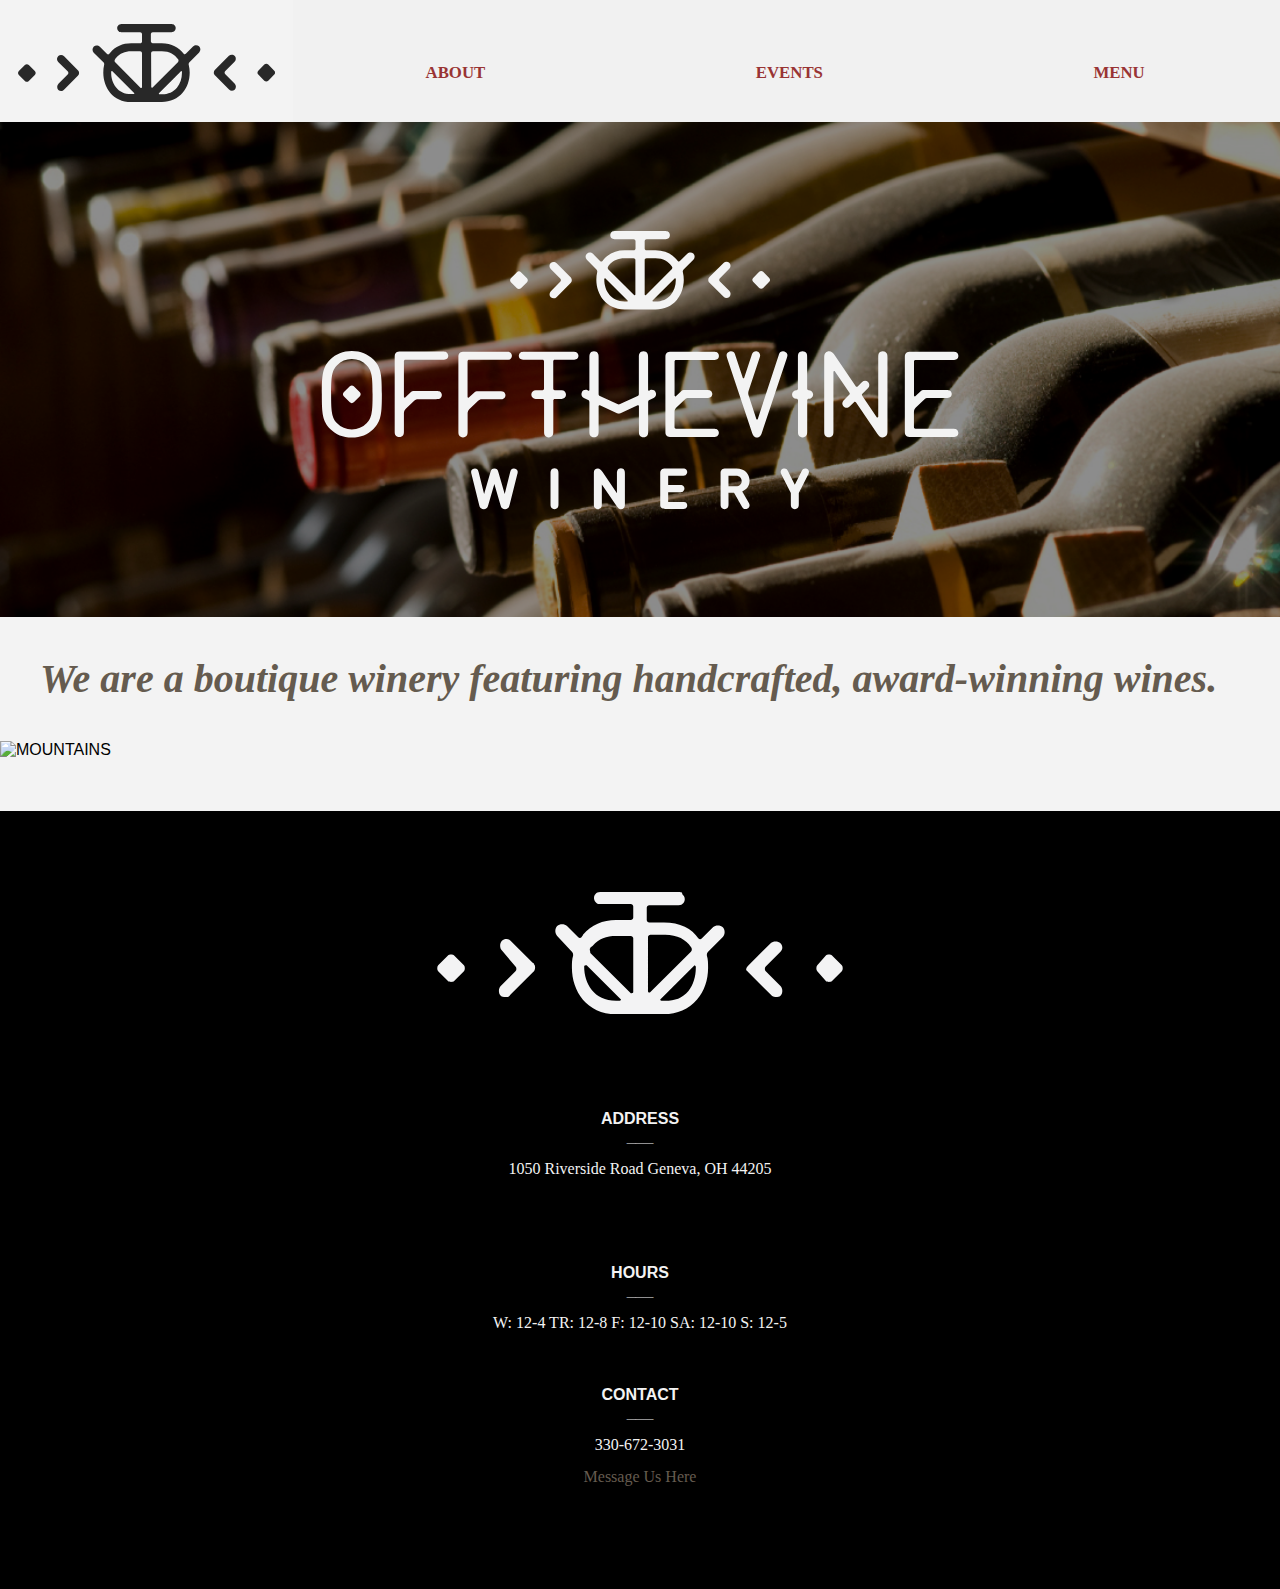
==== commit e9919d92: "changes to a href" ====
--- a/prototype/index.html
+++ b/prototype/index.html
@@ -43,7 +43,7 @@
             <cite></cite>
     </main>
         <footer>
-          <a href="file:///Users/extremekidz4/Documents/GitHub/f2017-3-jason-chris/prototype/index.html"><img class="footer-monogram" src="footer-monogram.svg" alt="LOGO"/></a>
+          <a href="index.html"><img class="footer-monogram" src="footer-monogram.svg" alt="LOGO"/></a>
           <dl>
             <dt class="footer-h1">Address</dt>
               <div class="footer-line">___</div>
--- a/prototype/style.css
+++ b/prototype/style.css
@@ -161,10 +161,6 @@
 }
 
 @media screen and (min-width: 700px) {
-  about-transition{
-    padding: 5em 1.5em;
-    width: 90%;
-  }
 
   .narrow-img{
     max-width: 40%;
@@ -181,7 +177,53 @@
     display: flex;
   }
 }
-/* @media screen ENDS*/
+
+/******** @media screen ENDS********/
+
+@media screen and (min-width: 1200px) {
+
+  .box{
+    padding: 2em;
+}
+
+  .narrow-img{
+    width: 45%;
+    float: left;
+    margin: 0;
+    padding-right: 2em;
+  }
+
+  h1 {
+    border-bottom-style: none;
+    padding-top: .25em;
+    margin: 0;
+  }
+
+  h2 {
+    padding-left: 0;
+    border-bottom-style: none;
+    padding-bottom: 1px;
+    padding-top: 1px;
+    margin: 0;
+  }
+
+  .line {
+    padding-top: 20px;
+    margin-bottom: 1px;
+  }
+
+  .content {
+    clear: none;
+    padding-top: .25em;
+    margin: 0;
+  }
+
+  p{
+    margin: .5em;
+  }
+}
+
+/******** @media screen ENDS ********/
 
 a {
   color:#282828;
